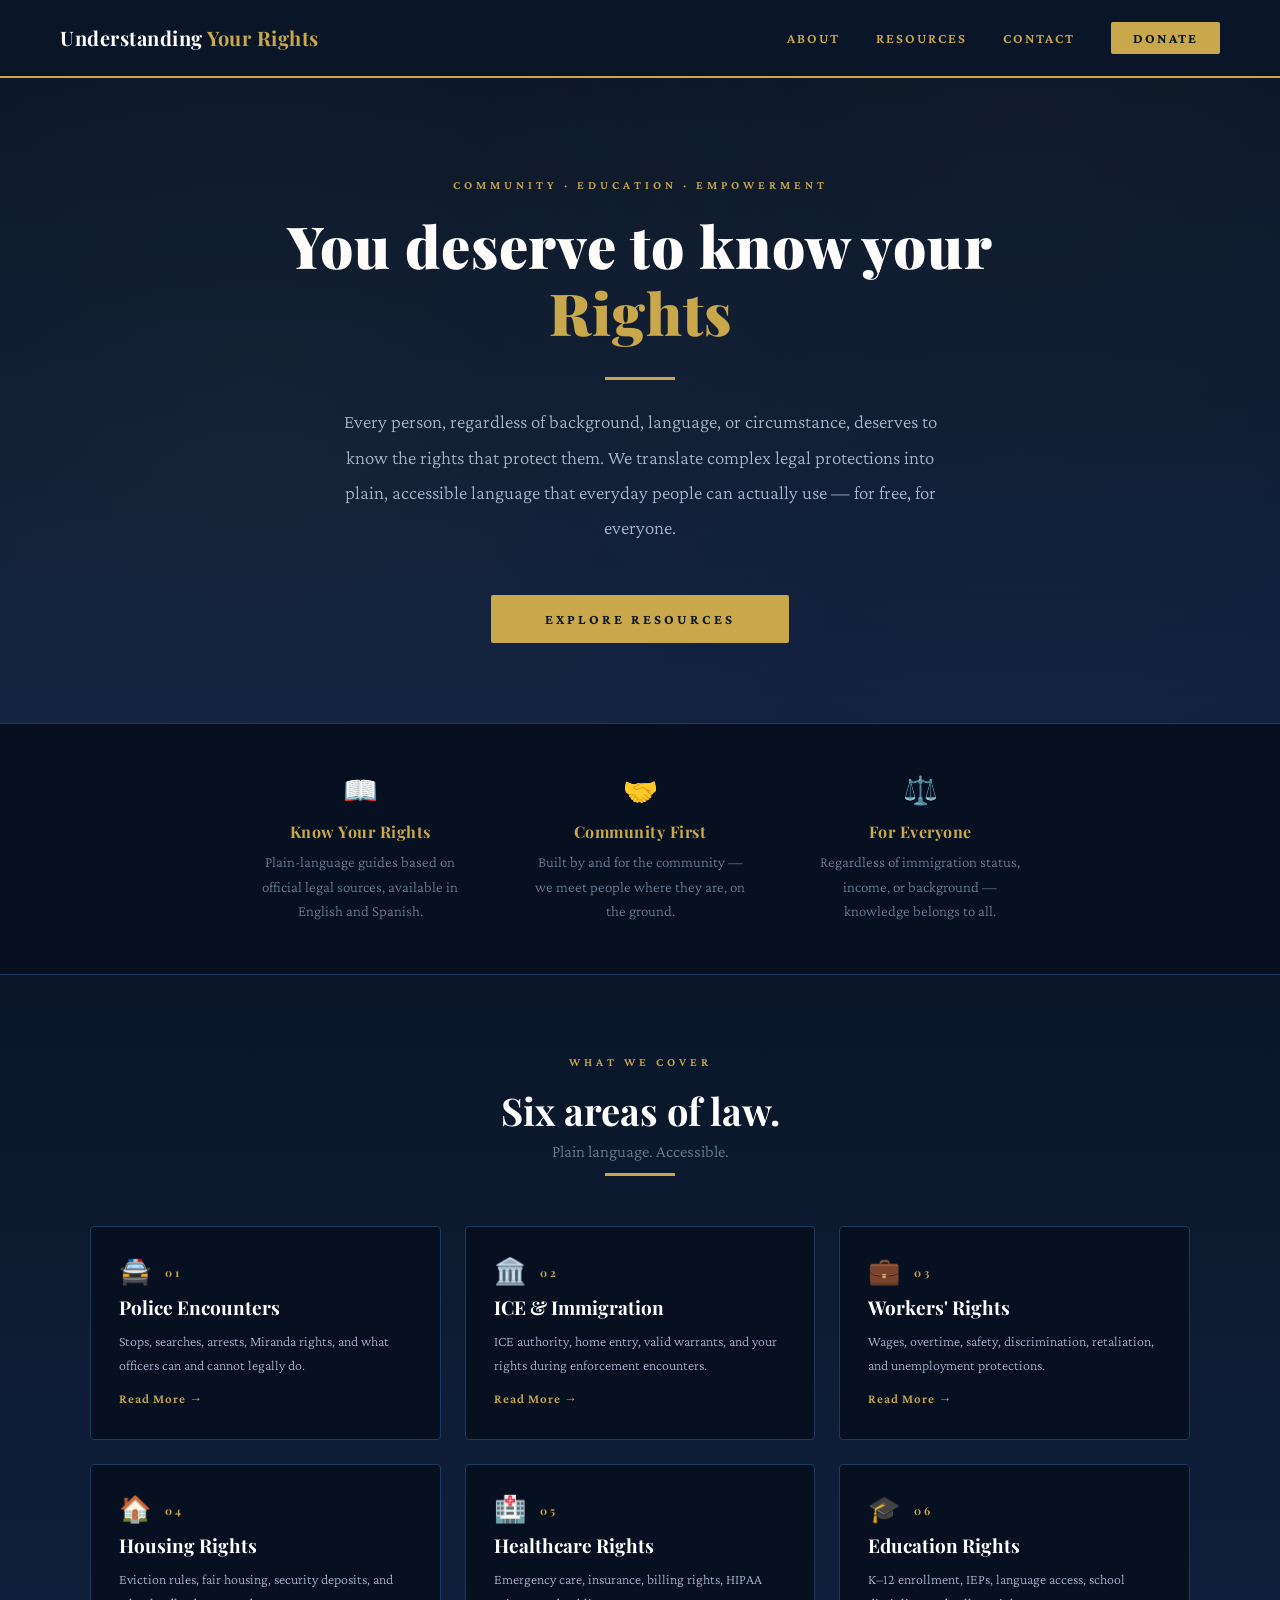
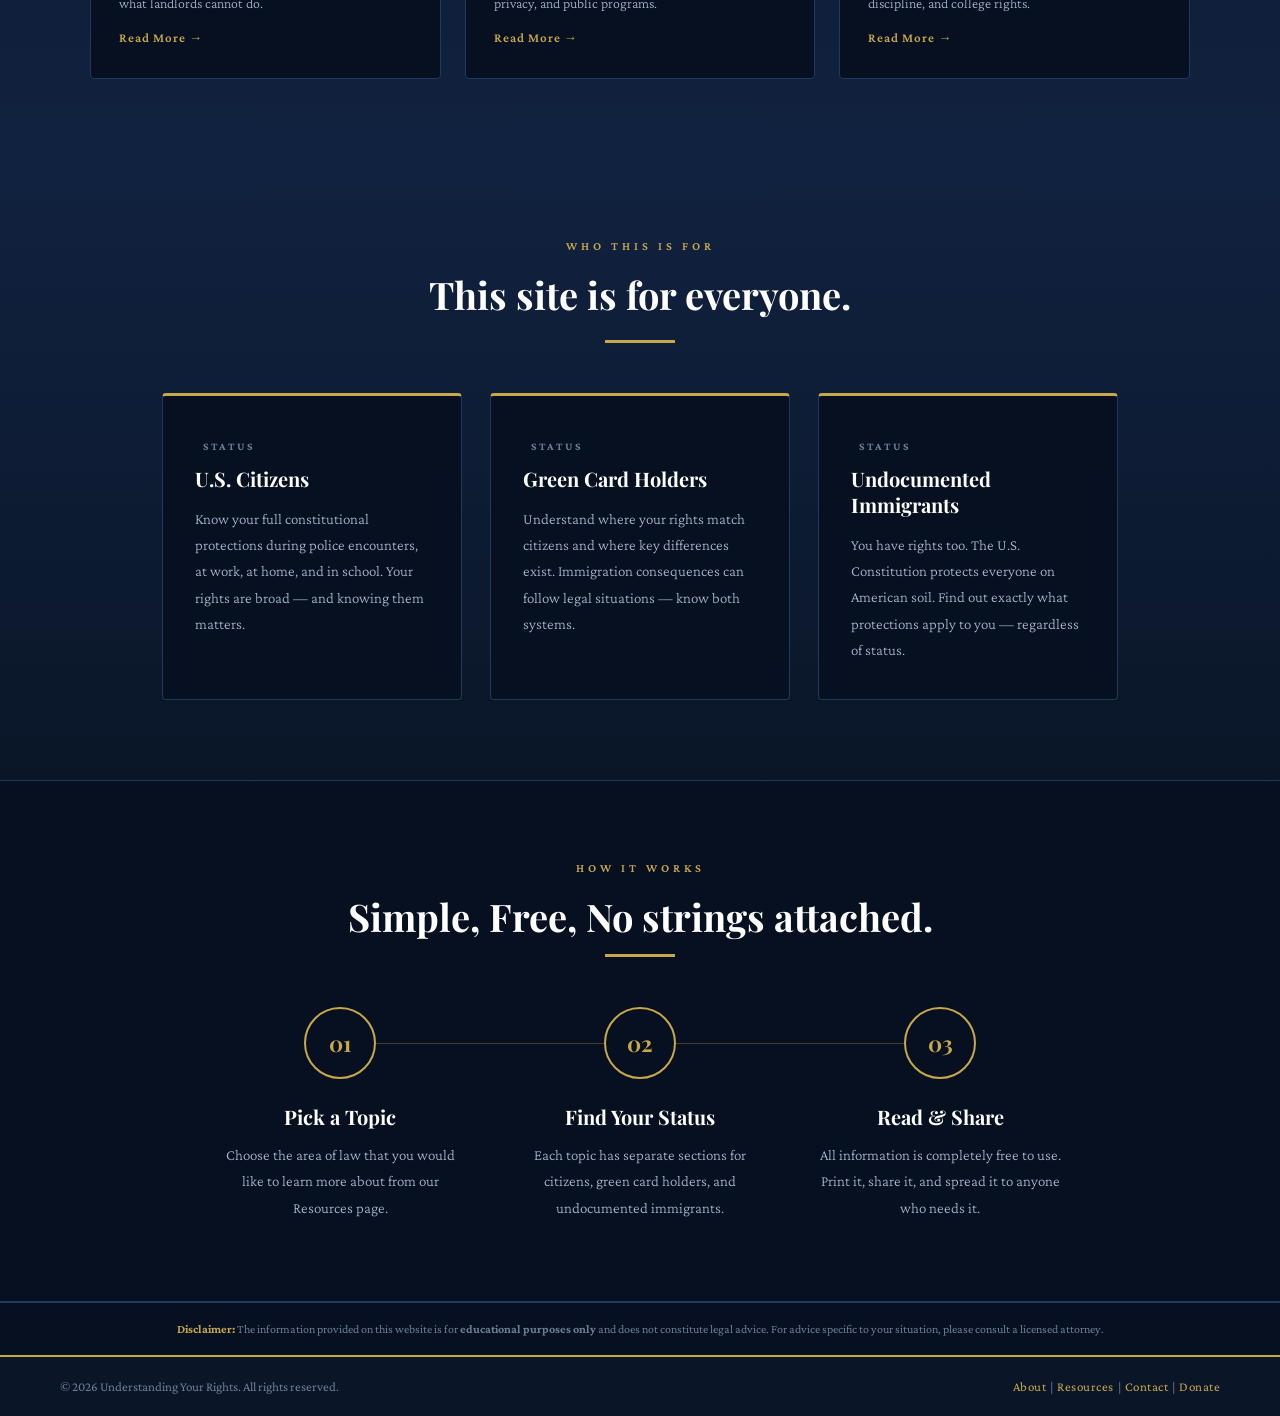
==== index.html @ 546a9e31 "Update index.html" ====
<!DOCTYPE html>
<html lang="en">
<head>
  <meta charset="UTF-8" />
  <meta name="viewport" content="width=device-width, initial-scale=1.0"/>
  <title>Understanding Your Rights</title>
  <link href="https://fonts.googleapis.com/css2?family=Playfair+Display:wght@400;700;900&family=Crimson+Pro:wght@300;400;600&display=swap" rel="stylesheet"/>
  <style>
    :root {
      --navy: #0a1628;
      --navy-mid: #112240;
      --navy-dark: #071020;
      --gold: #c9a84c;
      --gold-light: #e0bf74;
      --white: #ffffff;
      --muted: #a8b8d0;
      --dim: #6b7f96;
      --border: #1e3a5f;
    }

    * { margin: 0; padding: 0; box-sizing: border-box; }

    body {
      font-family: 'Crimson Pro', Georgia, serif;
      background-color: var(--navy);
      color: var(--white);
      min-height: 100vh;
      display: flex;
      flex-direction: column;
      overflow-x: hidden;
    }

    /* ── HEADER ── */
    header {
      display: flex;
      justify-content: space-between;
      align-items: center;
      padding: 22px 60px;
      background-color: var(--navy);
      border-bottom: 2px solid var(--gold);
      position: sticky;
      top: 0;
      z-index: 100;
    }

    .logo {
      font-family: 'Playfair Display', serif;
      font-size: 20px;
      font-weight: 700;
      letter-spacing: 0.5px;
      color: var(--white);
      line-height: 1.3;
    }
    .logo span { color: var(--gold); }

    nav {
      display: flex;
      gap: 36px;
      align-items: center;
    }
    nav a {
      color: var(--gold);
      text-decoration: none;
      font-family: 'Crimson Pro', serif;
      font-size: 14px;
      letter-spacing: 2px;
      text-transform: uppercase;
      font-weight: 600;
      transition: color 0.2s;
    }
    nav a:hover { color: var(--white); }

    nav a.donate-btn {
      background-color: var(--gold);
      color: var(--navy);
      padding: 8px 22px;
      border-radius: 2px;
      font-weight: 700;
      transition: background-color 0.2s, color 0.2s;
    }
    nav a.donate-btn:hover {
      background-color: var(--white);
      color: var(--navy);
    }

    /* ── HERO ── */
    .hero {
      flex: 1;
      display: flex;
      flex-direction: column;
      justify-content: center;
      align-items: center;
      text-align: center;
      padding: 100px 40px 80px;
      background: linear-gradient(to bottom, var(--navy) 0%, var(--navy-mid) 100%);
      position: relative;
    }

    .hero::before {
      content: '';
      position: absolute;
      inset: 0;
      background-image: radial-gradient(circle at 20% 50%, rgba(201,168,76,0.04) 0%, transparent 60%),
                        radial-gradient(circle at 80% 20%, rgba(201,168,76,0.03) 0%, transparent 50%);
      pointer-events: none;
    }

    .hero-eyebrow {
      font-size: 12px;
      letter-spacing: 4px;
      text-transform: uppercase;
      color: var(--gold);
      font-weight: 600;
      margin-bottom: 20px;
      font-family: 'Crimson Pro', serif;
    }

    .hero h1 {
      font-family: 'Playfair Display', serif;
      font-size: 58px;
      font-weight: 900;
      color: var(--white);
      line-height: 1.15;
      letter-spacing: 1px;
      max-width: 760px;
      margin-bottom: 8px;
    }
    .hero h1 span { color: var(--gold); }

    .gold-line {
      width: 70px;
      height: 3px;
      background-color: var(--gold);
      margin: 24px auto;
    }

    .hero p {
      font-size: 19px;
      color: var(--muted);
      max-width: 620px;
      line-height: 1.85;
      margin-bottom: 50px;
      font-weight: 300;
    }

    .hero-cta {
      display: inline-block;
      background-color: var(--gold);
      color: var(--navy);
      padding: 16px 54px;
      text-decoration: none;
      font-family: 'Crimson Pro', serif;
      font-size: 14px;
      font-weight: 700;
      letter-spacing: 3px;
      text-transform: uppercase;
      border-radius: 2px;
      transition: background-color 0.25s;
    }
    .hero-cta:hover { background-color: var(--white); }

    /* ── MISSION STRIP ── */
    .mission-strip {
      background-color: var(--navy-dark);
      border-top: 1px solid var(--border);
      border-bottom: 1px solid var(--border);
      padding: 50px 60px;
      display: flex;
      justify-content: center;
      gap: 60px;
      flex-wrap: wrap;
    }

    .mission-item {
      text-align: center;
      max-width: 220px;
    }

    .mission-item .icon {
      font-size: 28px;
      margin-bottom: 14px;
      display: block;
    }

    .mission-item h3 {
      font-family: 'Playfair Display', serif;
      font-size: 16px;
      color: var(--gold);
      margin-bottom: 8px;
      letter-spacing: 0.5px;
    }

    .mission-item p {
      font-size: 15px;
      color: var(--dim);
      line-height: 1.65;
      font-weight: 300;
    }

    /* ── WHAT WE COVER ── */
    .cover {
      background: linear-gradient(to bottom, var(--navy), var(--navy-mid));
      padding: 80px 60px;
      text-align: center;
    }

    .cover-eyebrow {
      font-size: 12px;
      letter-spacing: 4px;
      text-transform: uppercase;
      color: var(--gold);
      font-weight: 600;
      margin-bottom: 16px;
      font-family: 'Crimson Pro', serif;
    }

    .cover h2 {
      font-family: 'Playfair Display', serif;
      font-size: 38px;
      font-weight: 700;
      color: var(--white);
      margin-bottom: 6px;
    }

    .cover-sub {
      font-size: 17px;
      color: var(--dim);
      margin-bottom: 12px;
      font-weight: 300;
    }

    .cover > .gold-line { margin: 0 auto 50px; }

    .cover-grid {
      display: grid;
      grid-template-columns: repeat(3, 1fr);
      gap: 24px;
      max-width: 1100px;
      margin: 0 auto;
    }

    .cover-card {
      background-color: var(--navy-dark);
      border: 1px solid var(--border);
      border-radius: 4px;
      padding: 32px 28px;
      text-align: left;
      text-decoration: none;
      display: flex;
      flex-direction: column;
      gap: 10px;
      transition: border-color 0.2s, transform 0.2s;
      position: relative;
      overflow: hidden;
    }

    .cover-card::before {
      content: '';
      position: absolute;
      top: 0; left: 0; right: 0;
      height: 3px;
      background-color: var(--gold);
      transform: scaleX(0);
      transform-origin: left;
      transition: transform 0.3s ease;
    }

    .cover-card:hover::before { transform: scaleX(1); }

    .cover-card:hover {
      border-color: var(--gold);
      transform: translateY(-4px);
    }

    .cover-card-top {
      display: flex;
      align-items: center;
      gap: 14px;
    }

    .cover-card-emoji {
      font-size: 26px;
      line-height: 1;
      flex-shrink: 0;
    }

    .cover-card-num {
      font-family: 'Playfair Display', serif;
      font-size: 11px;
      letter-spacing: 3px;
      color: var(--gold);
      font-weight: 700;
    }

    .cover-card h3 {
      font-family: 'Playfair Display', serif;
      font-size: 19px;
      color: var(--white);
      line-height: 1.3;
    }

    .cover-card p {
      font-size: 14px;
      color: var(--muted);
      line-height: 1.7;
      font-weight: 300;
      flex: 1;
    }

    .cover-card-link {
      font-size: 13px;
      color: var(--gold);
      font-weight: 600;
      letter-spacing: 1px;
      font-family: 'Crimson Pro', serif;
      margin-top: 4px;
      transition: color 0.2s;
    }

    .cover-card:hover .cover-card-link { color: var(--gold-light); }

    /* ── WHO THIS IS FOR ── */
    .audience {
      background: linear-gradient(to bottom, var(--navy-mid), var(--navy));
      padding: 80px 60px;
      text-align: center;
    }

    .audience-eyebrow {
      font-size: 12px;
      letter-spacing: 4px;
      text-transform: uppercase;
      color: var(--gold);
      font-weight: 600;
      margin-bottom: 16px;
      font-family: 'Crimson Pro', serif;
    }

    .audience h2 {
      font-family: 'Playfair Display', serif;
      font-size: 38px;
      font-weight: 700;
      color: var(--white);
      margin-bottom: 12px;
    }

    .audience > .gold-line { margin: 20px auto 50px; }

    .audience-cards {
      display: flex;
      justify-content: center;
      gap: 28px;
      flex-wrap: wrap;
      max-width: 1100px;
      margin: 0 auto;
    }

    .audience-card {
      background-color: var(--navy-dark);
      border: 1px solid var(--border);
      border-top: 3px solid var(--gold);
      border-radius: 4px;
      padding: 36px 32px;
      max-width: 300px;
      flex: 1 1 260px;
      text-align: left;
      transition: border-color 0.2s, transform 0.2s;
    }
    .audience-card:hover {
      border-top-color: var(--gold-light);
      transform: translateY(-4px);
    }

    .audience-card .status-badge {
      display: inline-flex;
      align-items: center;
      gap: 8px;
      font-size: 11px;
      letter-spacing: 2px;
      text-transform: uppercase;
      font-weight: 700;
      font-family: 'Crimson Pro', serif;
      color: var(--dim);
      margin-bottom: 14px;
    }

    .audience-card .card-flag {
      font-size: 22px;
      line-height: 1;
    }

    .audience-card h3 {
      font-family: 'Playfair Display', serif;
      font-size: 20px;
      color: var(--white);
      margin-bottom: 14px;
      line-height: 1.3;
    }

    .audience-card p {
      font-size: 15px;
      color: var(--muted);
      line-height: 1.75;
      font-weight: 300;
    }

    /* ── HOW IT WORKS ── */
    .how {
      background-color: var(--navy-dark);
      border-top: 1px solid var(--border);
      border-bottom: 1px solid var(--border);
      padding: 80px 60px;
      text-align: center;
    }

    .how-eyebrow {
      font-size: 12px;
      letter-spacing: 4px;
      text-transform: uppercase;
      color: var(--gold);
      font-weight: 600;
      margin-bottom: 16px;
      font-family: 'Crimson Pro', serif;
    }

    .how h2 {
      font-family: 'Playfair Display', serif;
      font-size: 38px;
      font-weight: 700;
      color: var(--white);
      margin-bottom: 6px;
    }

    .how-sub {
      font-size: 17px;
      color: var(--dim);
      margin-bottom: 12px;
      font-weight: 300;
    }

    .how > .gold-line { margin: 0 auto 50px; }

    .how-steps {
      display: flex;
      justify-content: center;
      gap: 0;
      max-width: 960px;
      margin: 0 auto;
      flex-wrap: wrap;
      position: relative;
    }

    /* connector line between steps on desktop */
    .how-steps::before {
      content: '';
      position: absolute;
      top: 36px;
      left: calc(16.66% + 14px);
      right: calc(16.66% + 14px);
      height: 1px;
      background: linear-gradient(to right, var(--gold), var(--gold));
      opacity: 0.3;
      pointer-events: none;
    }

    .how-step {
      flex: 1 1 260px;
      max-width: 300px;
      padding: 0 28px;
      text-align: center;
      position: relative;
    }

    .how-step-num {
      width: 72px;
      height: 72px;
      border: 2px solid var(--gold);
      border-radius: 50%;
      display: flex;
      align-items: center;
      justify-content: center;
      margin: 0 auto 24px;
      font-family: 'Playfair Display', serif;
      font-size: 22px;
      font-weight: 700;
      color: var(--gold);
      background-color: var(--navy-dark);
      position: relative;
      z-index: 1;
    }

    .how-step h3 {
      font-family: 'Playfair Display', serif;
      font-size: 20px;
      color: var(--white);
      margin-bottom: 12px;
    }

    .how-step p {
      font-size: 15px;
      color: var(--muted);
      line-height: 1.75;
      font-weight: 300;
    }

    /* ── DISCLAIMER ── */
    .disclaimer {
      background-color: var(--navy-dark);
      border-top: 1px solid var(--border);
      padding: 16px 60px;
      text-align: center;
      font-size: 12px;
      color: var(--dim);
      line-height: 1.7;
      font-family: 'Crimson Pro', serif;
    }
    .disclaimer span {
      color: var(--gold);
      font-weight: 700;
    }

    /* ── FOOTER ── */
    footer {
      background-color: var(--navy);
      border-top: 2px solid var(--gold);
      padding: 22px 60px;
      display: flex;
      justify-content: space-between;
      align-items: center;
      font-size: 13px;
      color: var(--dim);
      flex-wrap: wrap;
      gap: 12px;
      font-family: 'Crimson Pro', serif;
    }
    footer a {
      color: var(--gold);
      text-decoration: none;
      letter-spacing: 0.5px;
      transition: color 0.2s;
    }
    footer a:hover { color: var(--white); }

    /* ── RESPONSIVE ── */
    @media (max-width: 900px) {
      .cover-grid { grid-template-columns: repeat(2, 1fr); }
      .how-steps::before { display: none; }
    }

    @media (max-width: 700px) {
      header { padding: 18px 24px; flex-direction: column; gap: 14px; }
      .hero h1 { font-size: 36px; }
      .hero { padding: 70px 24px 50px; }
      .mission-strip { padding: 40px 24px; gap: 36px; }
      .cover { padding: 60px 24px; }
      .cover h2 { font-size: 28px; }
      .cover-grid { grid-template-columns: 1fr; }
      .audience { padding: 60px 24px; }
      .audience h2 { font-size: 28px; }
      .audience-card { max-width: 100%; }
      .how { padding: 60px 24px; }
      .how h2 { font-size: 28px; }
      .how-step { padding: 0 16px 40px; }
      footer { padding: 18px 24px; flex-direction: column; text-align: center; }
      .disclaimer { padding: 14px 24px; }
    }
  </style>
</head>
<body>

  <!-- Header -->
  <header>
    <div class="logo">Understanding <span>Your Rights</span></div>
    <nav>
      <a href="about.html">About</a>
      <a href="resources.html">Resources</a>
      <a href="contact.html">Contact</a>
      <a href="How-tos.html>How to's</a>
      <a href="donate.html" class="donate-btn">Donate</a>
    </nav>
  </header>

  <!-- Hero -->
  <section class="hero">
    <div class="hero-eyebrow">Community · Education · Empowerment</div>
    <h1>You deserve to know your <span>Rights</span></h1>
    <div class="gold-line"></div>
    <p>
      Every person, regardless of background, language, or circumstance,
      deserves to know the rights that protect them. We translate complex
      legal protections into plain, accessible language that everyday people
      can actually use — for free, for everyone.
    </p>
    <a href="resources.html" class="hero-cta">Explore Resources</a>
  </section>

  <!-- Mission Strip -->
  <section class="mission-strip">
    <div class="mission-item">
      <span class="icon">📖</span>
      <h3>Know Your Rights</h3>
      <p>Plain-language guides based on official legal sources, available in English and Spanish.</p>
    </div>
    <div class="mission-item">
      <span class="icon">🤝</span>
      <h3>Community First</h3>
      <p>Built by and for the community — we meet people where they are, on the ground.</p>
    </div>
    <div class="mission-item">
      <span class="icon">⚖️</span>
      <h3>For Everyone</h3>
      <p>Regardless of immigration status, income, or background — knowledge belongs to all.</p>
    </div>
  </section>

  <!-- What We Cover -->
  <section class="cover">
    <div class="cover-eyebrow">What We Cover</div>
    <h2>Six areas of law.</h2>
    <p class="cover-sub">Plain language. Accessible.</p>
    <div class="gold-line"></div>

    <div class="cover-grid">

      <a href="resources.html" class="cover-card">
        <div class="cover-card-top">
          <span class="cover-card-emoji">🚔</span>
          <span class="cover-card-num">01</span>
        </div>
        <h3>Police Encounters</h3>
        <p>Stops, searches, arrests, Miranda rights, and what officers can and cannot legally do.</p>
        <span class="cover-card-link">Read More →</span>
      </a>

      <a href="resources.html" class="cover-card">
        <div class="cover-card-top">
          <span class="cover-card-emoji">🏛️</span>
          <span class="cover-card-num">02</span>
        </div>
        <h3>ICE & Immigration</h3>
        <p>ICE authority, home entry, valid warrants, and your rights during enforcement encounters.</p>
        <span class="cover-card-link">Read More →</span>
      </a>

      <a href="resources.html" class="cover-card">
        <div class="cover-card-top">
          <span class="cover-card-emoji">💼</span>
          <span class="cover-card-num">03</span>
        </div>
        <h3>Workers' Rights</h3>
        <p>Wages, overtime, safety, discrimination, retaliation, and unemployment protections.</p>
        <span class="cover-card-link">Read More →</span>
      </a>

      <a href="resources.html" class="cover-card">
        <div class="cover-card-top">
          <span class="cover-card-emoji">🏠</span>
          <span class="cover-card-num">04</span>
        </div>
        <h3>Housing Rights</h3>
        <p>Eviction rules, fair housing, security deposits, and what landlords cannot do.</p>
        <span class="cover-card-link">Read More →</span>
      </a>

      <a href="resources.html" class="cover-card">
        <div class="cover-card-top">
          <span class="cover-card-emoji">🏥</span>
          <span class="cover-card-num">05</span>
        </div>
        <h3>Healthcare Rights</h3>
        <p>Emergency care, insurance, billing rights, HIPAA privacy, and public programs.</p>
        <span class="cover-card-link">Read More →</span>
      </a>

      <a href="resources.html" class="cover-card">
        <div class="cover-card-top">
          <span class="cover-card-emoji">🎓</span>
          <span class="cover-card-num">06</span>
        </div>
        <h3>Education Rights</h3>
        <p>K–12 enrollment, IEPs, language access, school discipline, and college rights.</p>
        <span class="cover-card-link">Read More →</span>
      </a>

    </div>
  </section>

  <!-- Who This Is For -->
  <section class="audience">
    <div class="audience-eyebrow">Who This Is For</div>
    <h2>This site is for everyone.</h2>
    <div class="gold-line"></div>

    <div class="audience-cards">

      <div class="audience-card">
        <div class="status-badge">
          <span class="card-flag"></span> Status
        </div>
        <h3>U.S. Citizens</h3>
        <p>Know your full constitutional protections during police encounters, at work, at home, and in school. Your rights are broad — and knowing them matters.</p>
      </div>

      <div class="audience-card">
        <div class="status-badge">
          <span class="card-flag"></span> Status
        </div>
        <h3>Green Card Holders</h3>
        <p>Understand where your rights match citizens and where key differences exist. Immigration consequences can follow legal situations — know both systems.</p>
      </div>

      <div class="audience-card">
        <div class="status-badge">
          <span class="card-flag"></span> Status
        </div>
        <h3>Undocumented Immigrants</h3>
        <p>You have rights too. The U.S. Constitution protects everyone on American soil. Find out exactly what protections apply to you — regardless of status.</p>
      </div>

    </div>
  </section>

  <!-- How It Works -->
  <section class="how">
    <div class="how-eyebrow">How It Works</div>
    <h2>Simple, Free, No strings attached.</h2>
    <p class="how-sub"></p>
    <div class="gold-line"></div>

    <div class="how-steps">

      <div class="how-step">
        <div class="how-step-num">01</div>
        <h3>Pick a Topic</h3>
        <p>Choose the area of law that you would like to learn more about from our Resources page.</p>
      </div>

      <div class="how-step">
        <div class="how-step-num">02</div>
        <h3>Find Your Status</h3>
        <p>Each topic has separate sections for citizens, green card holders, and undocumented immigrants.</p>
      </div>

      <div class="how-step">
        <div class="how-step-num">03</div>
        <h3>Read & Share</h3>
        <p>All information is completely free to use. Print it, share it, and spread it to anyone who needs it.</p>
      </div>
    </div>
  </section>

  <!-- Disclaimer -->
  <div class="disclaimer">
    <span>Disclaimer:</span> The information provided on this website is for
    <strong>educational purposes only</strong> and does not constitute legal advice.
    For advice specific to your situation, please consult a licensed attorney.
  </div>

  <!-- Footer -->
  <footer>
    <span>© 2026 Understanding Your Rights. All rights reserved.</span>
    <div>
      <a href="about.html">About</a> &nbsp;|&nbsp;
      <a href="resources.html">Resources</a> &nbsp;|&nbsp;
      <a href="contact.html">Contact</a> &nbsp;|&nbsp;
      <a href="donate.html">Donate</a>
    </div>
  </footer>

</body>
</html>
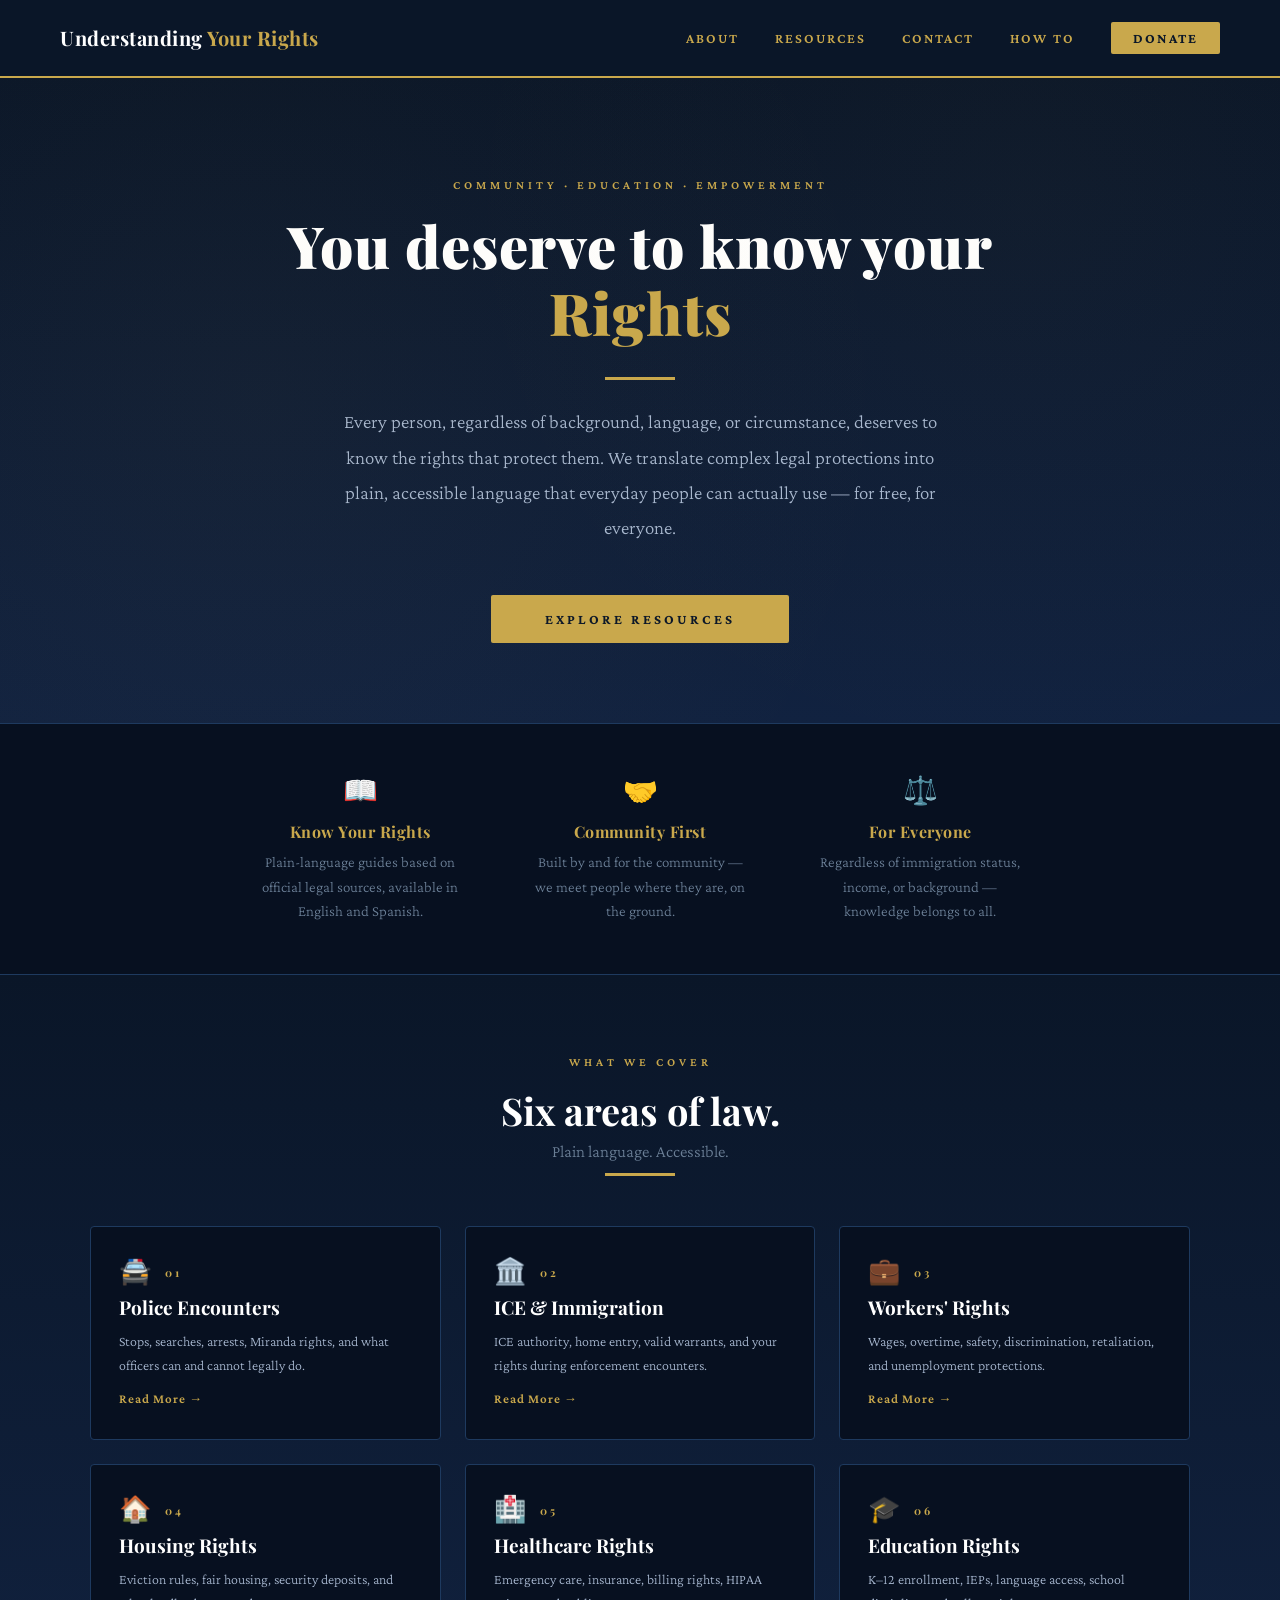
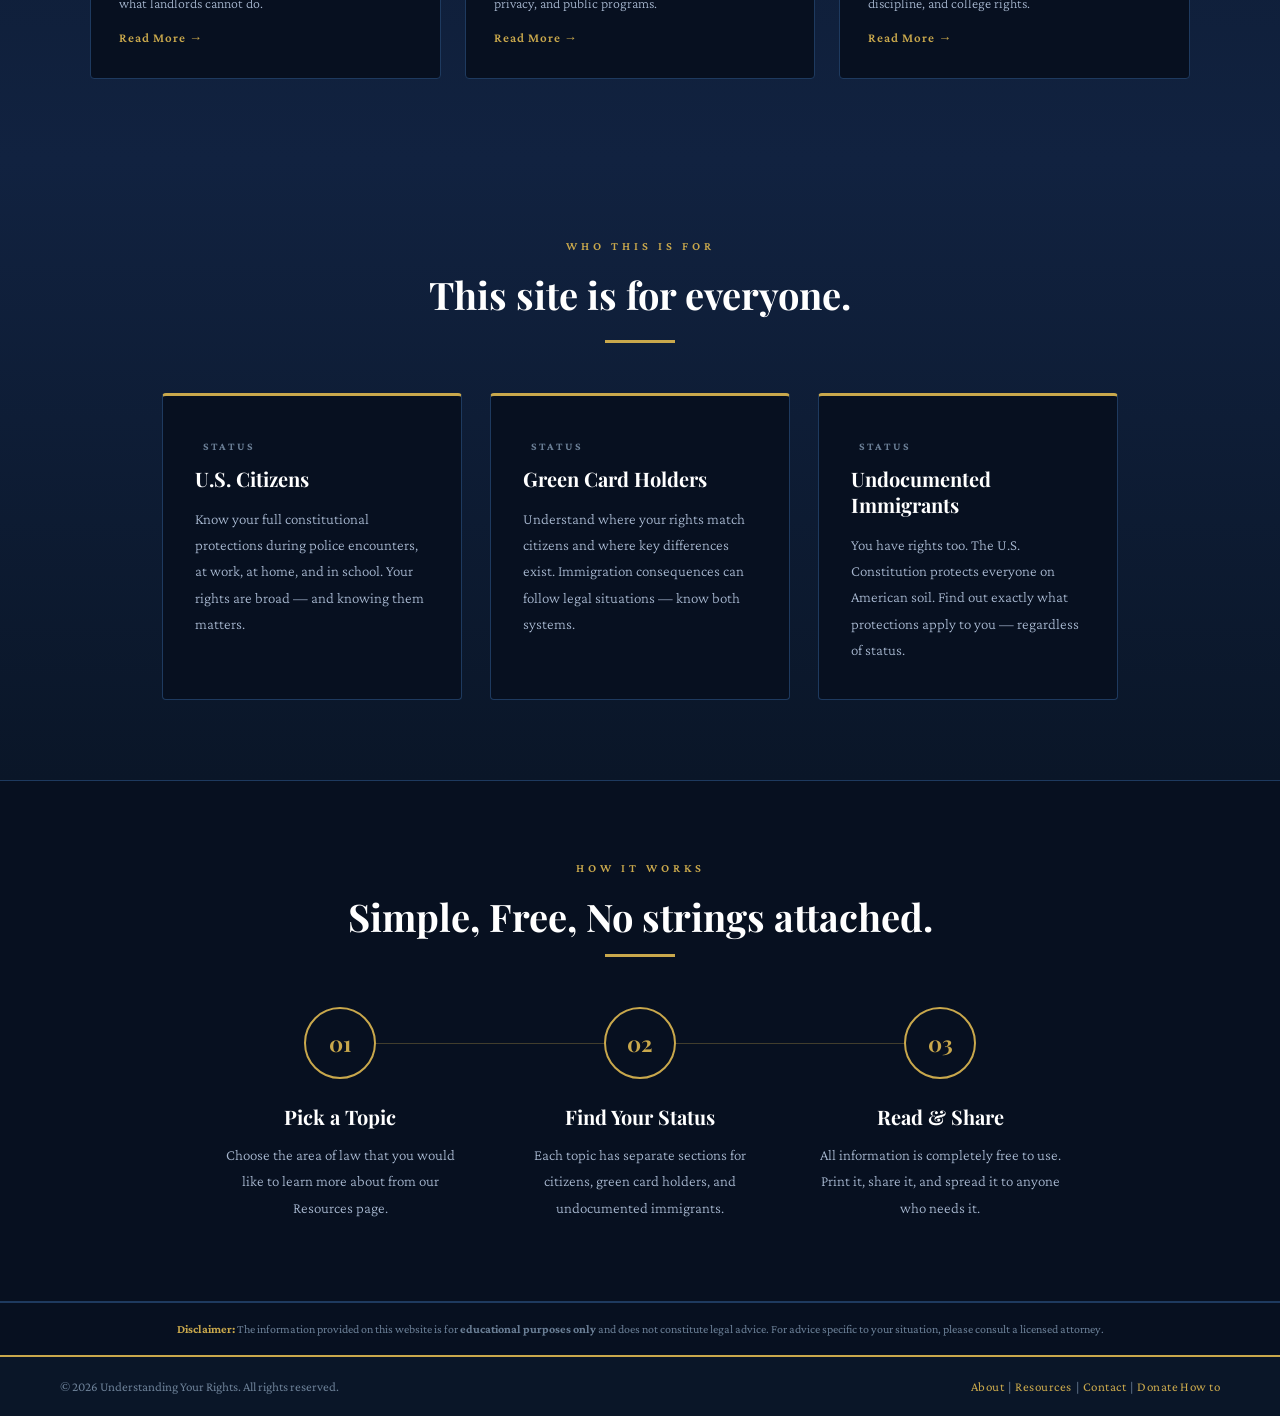
==== commit f29e8ed2: "Update index.html" ====
--- a/index.html
+++ b/index.html
@@ -575,7 +575,7 @@
       <a href="about.html">About</a>
       <a href="resources.html">Resources</a>
       <a href="contact.html">Contact</a>
-      <a href="How-tos.html>How to's</a>
+      <a href="How-tos.html">How to</a>
       <a href="donate.html" class="donate-btn">Donate</a>
     </nav>
   </header>
@@ -764,6 +764,7 @@
       <a href="resources.html">Resources</a> &nbsp;|&nbsp;
       <a href="contact.html">Contact</a> &nbsp;|&nbsp;
       <a href="donate.html">Donate</a>
+      <a href="How-tos.html">How to</a>
     </div>
   </footer>
 
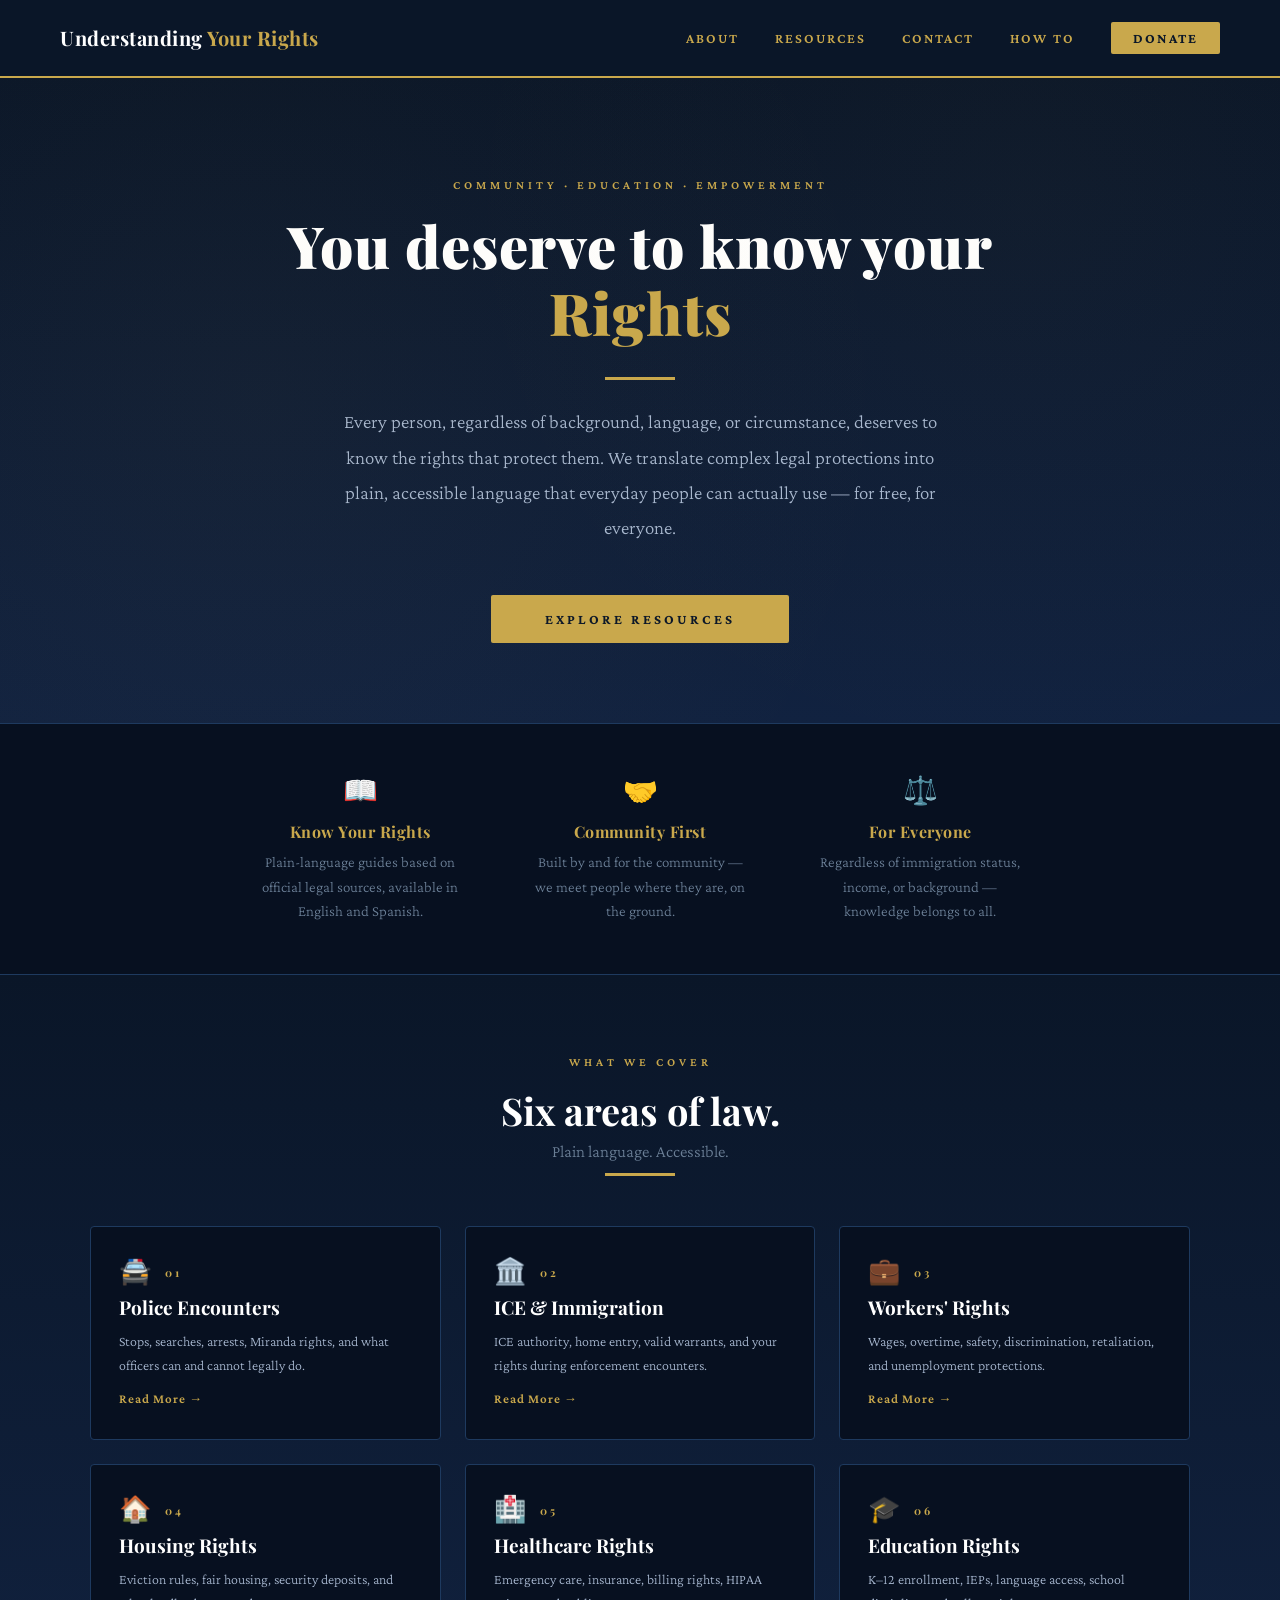
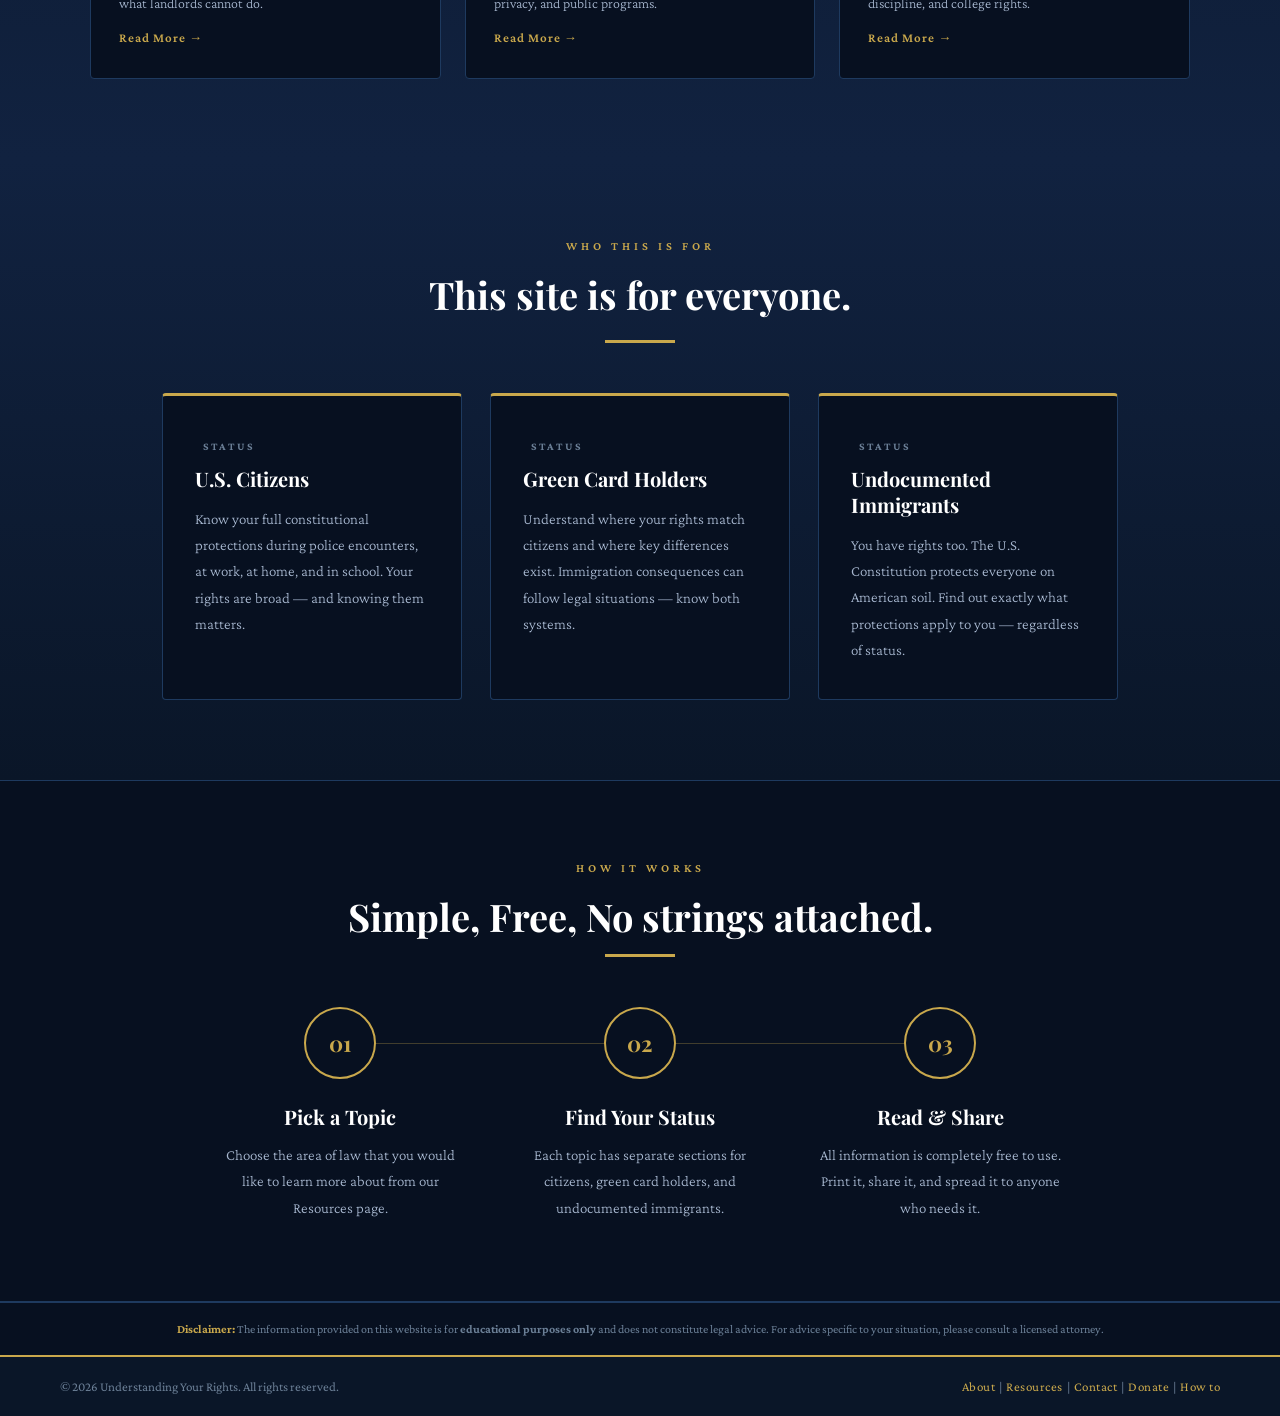
==== commit 255f3747: "Update index.html" ====
--- a/index.html
+++ b/index.html
@@ -763,7 +763,7 @@
       <a href="about.html">About</a> &nbsp;|&nbsp;
       <a href="resources.html">Resources</a> &nbsp;|&nbsp;
       <a href="contact.html">Contact</a> &nbsp;|&nbsp;
-      <a href="donate.html">Donate</a>
+      <a href="donate.html">Donate</a> &nbsp;|&nbsp;
       <a href="How-tos.html">How to</a>
     </div>
   </footer>
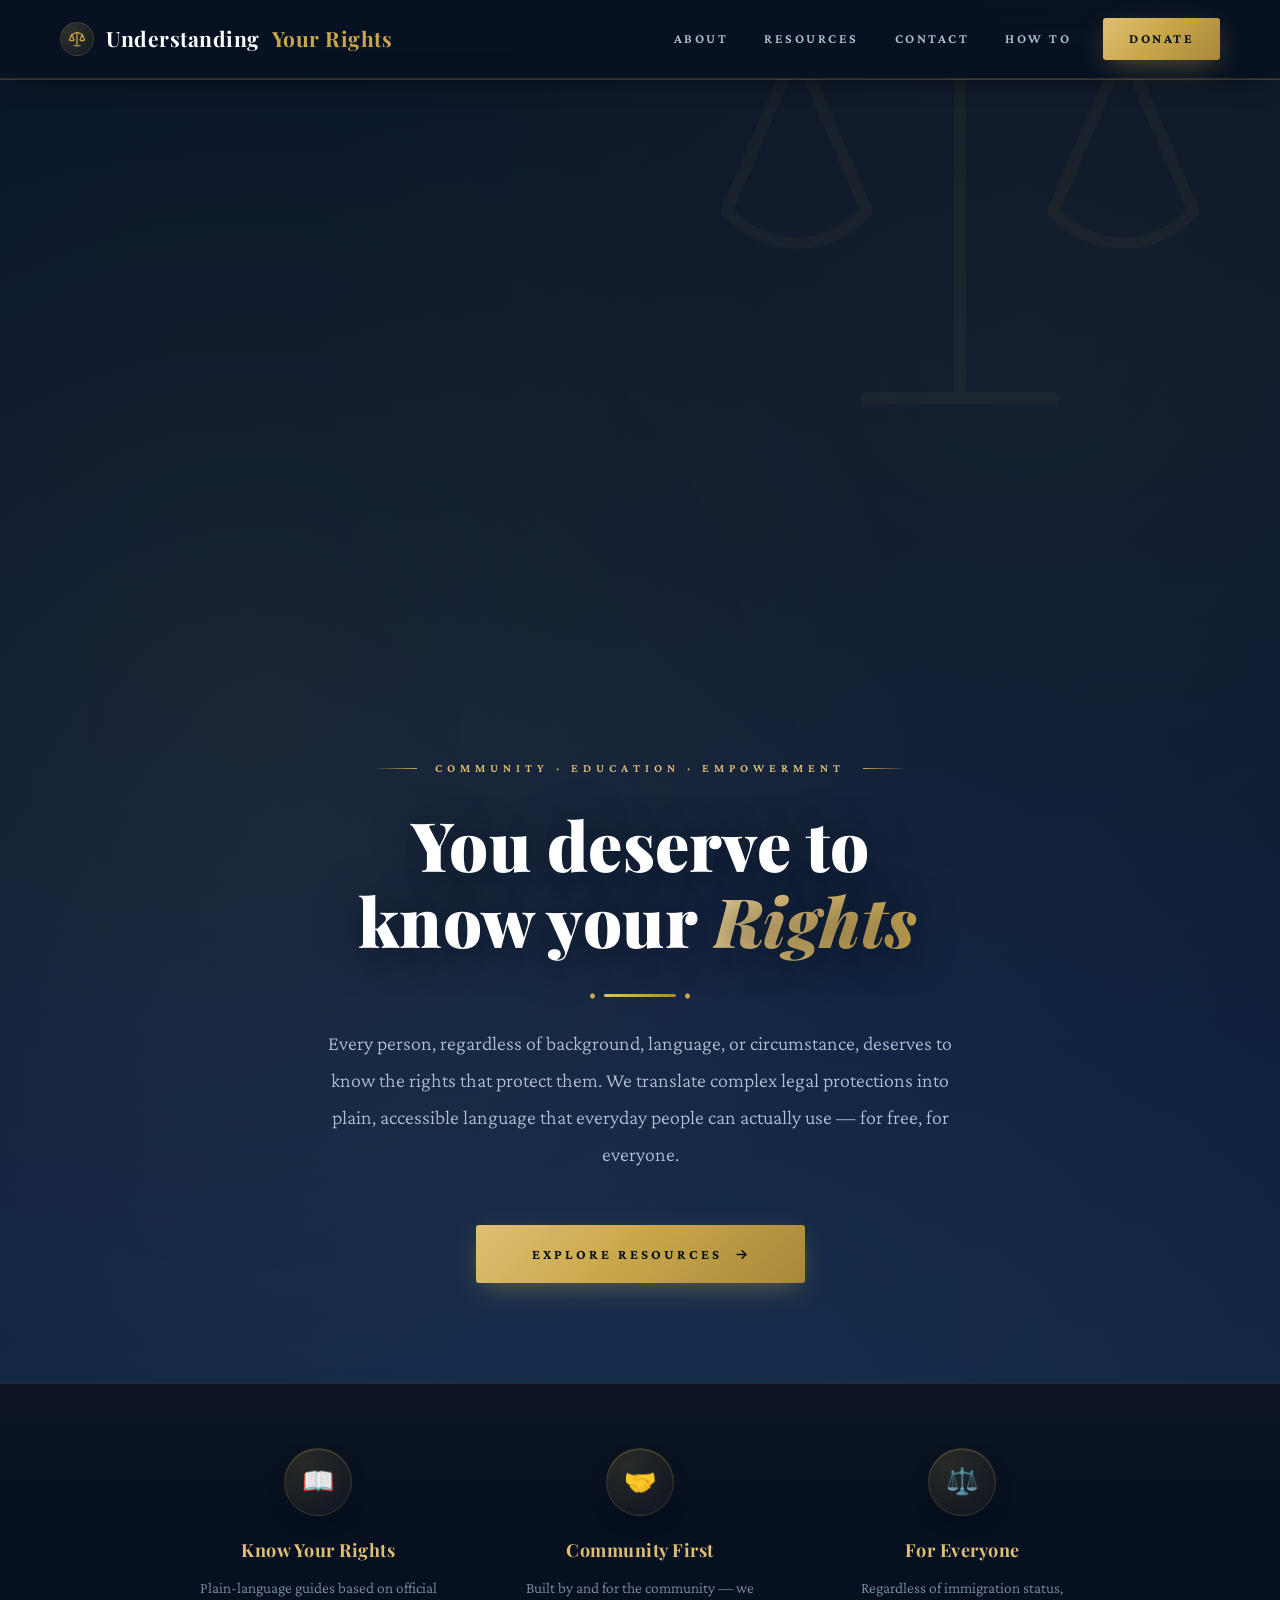
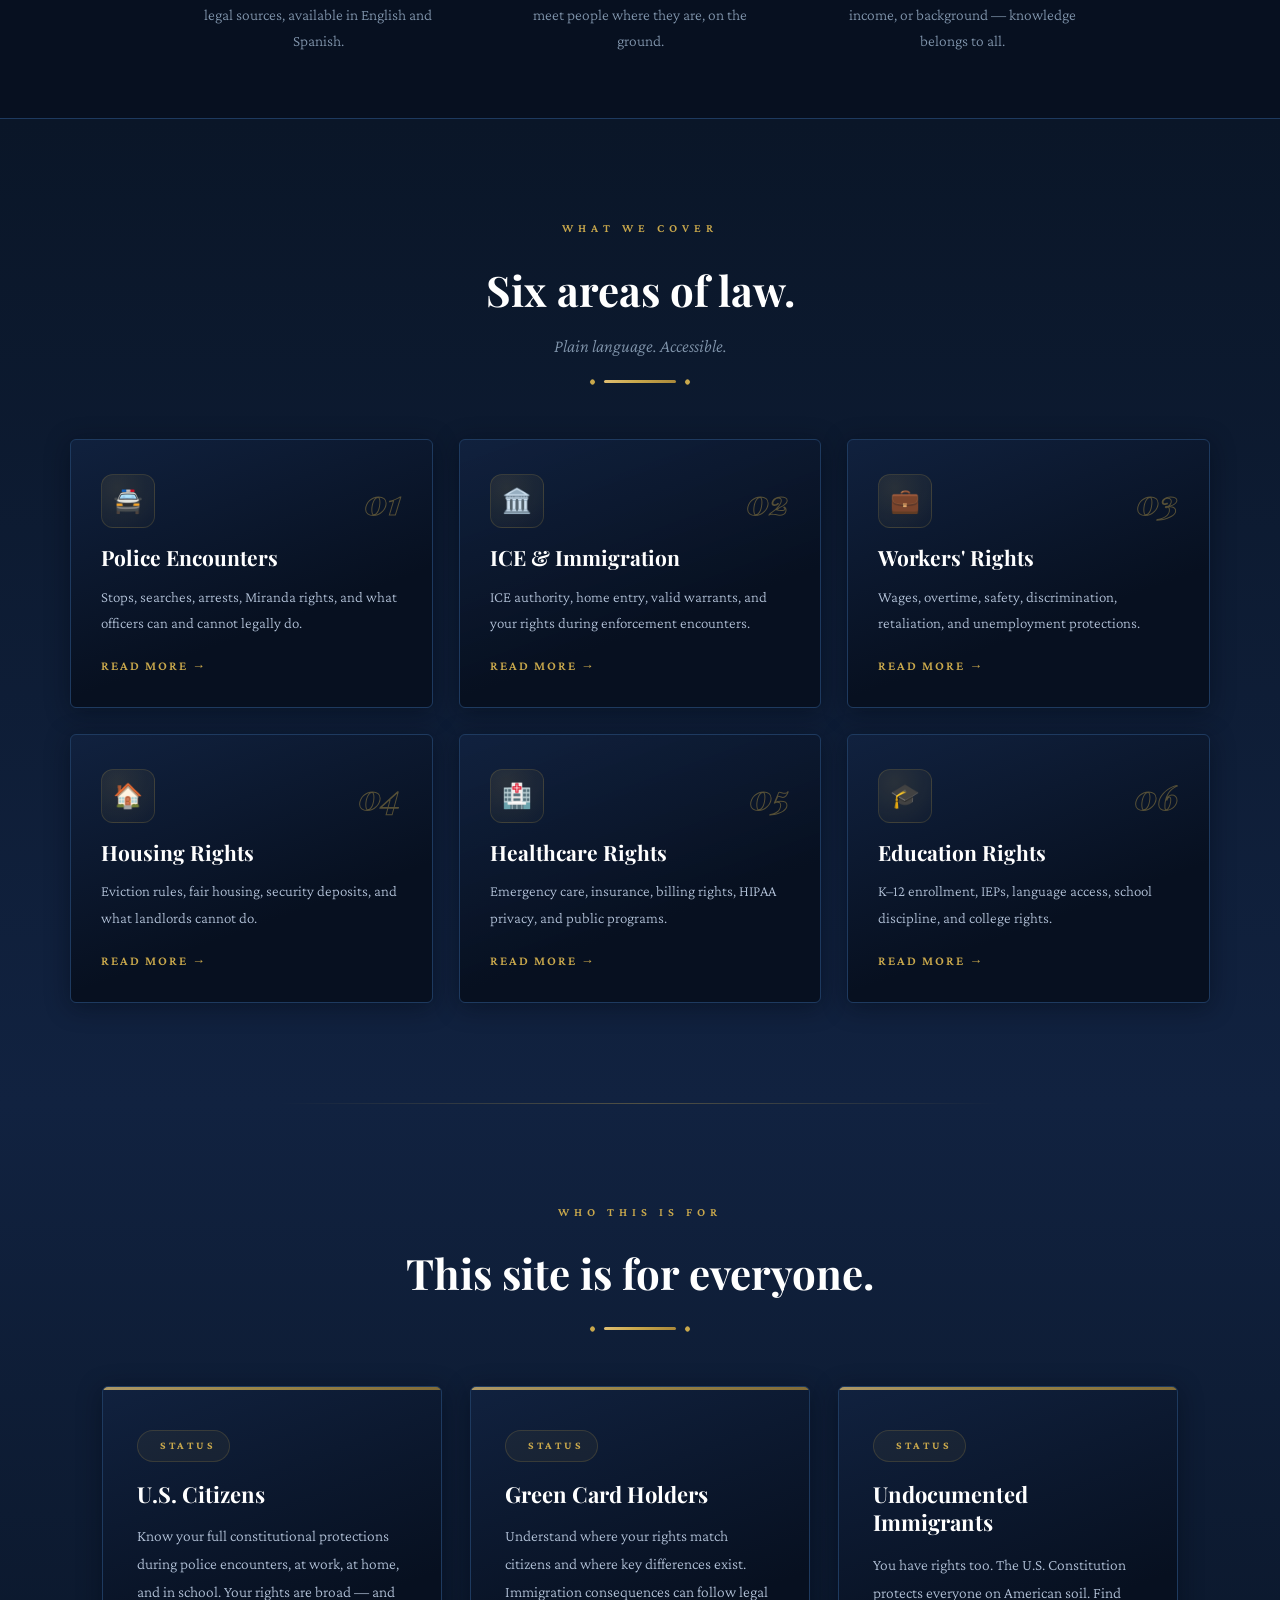
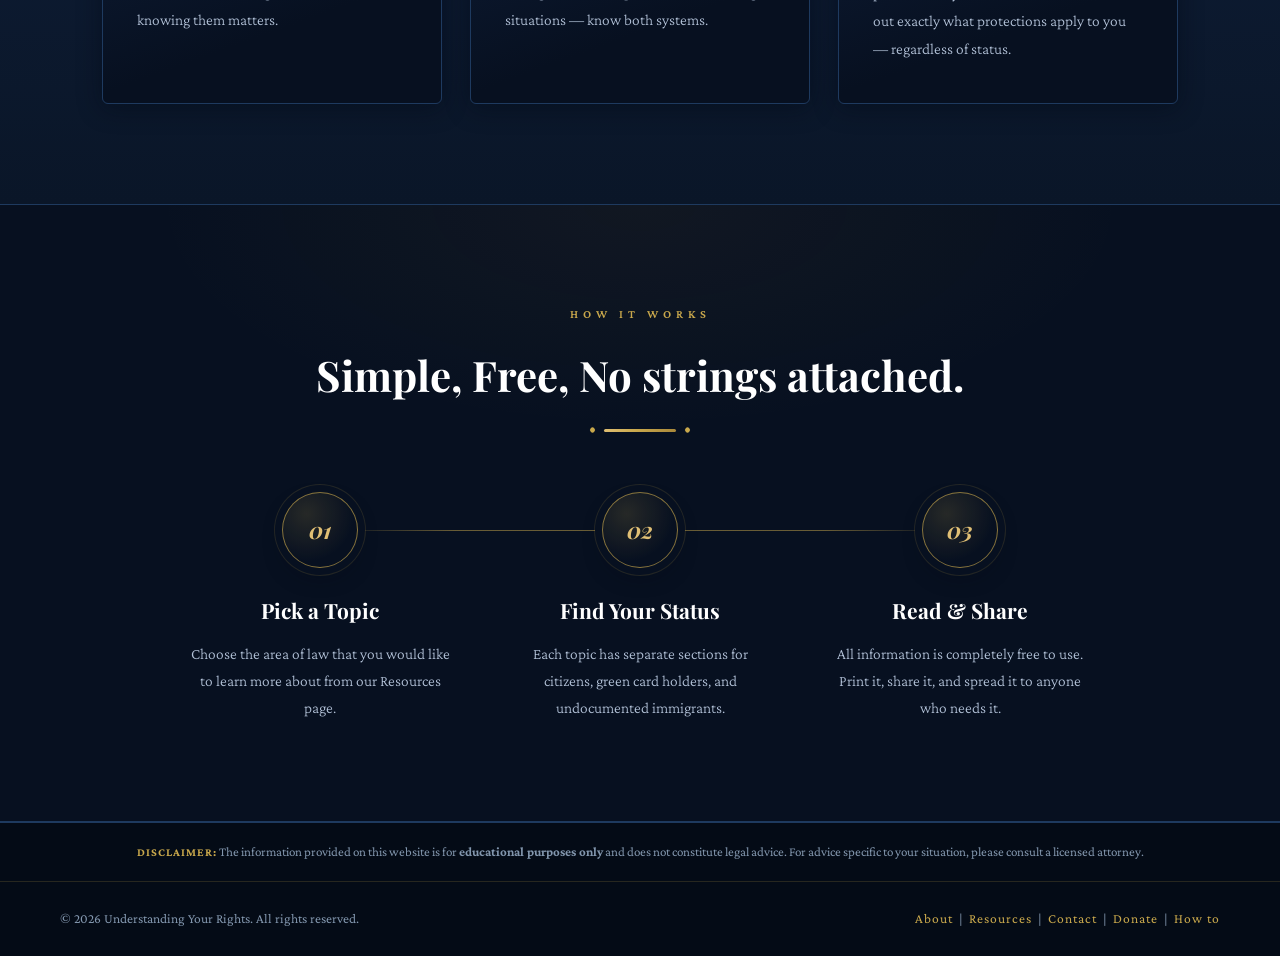
==== commit 92bf7be1: "Update index.html" ====
--- a/index.html
+++ b/index.html
@@ -4,30 +4,61 @@
   <meta charset="UTF-8" />
   <meta name="viewport" content="width=device-width, initial-scale=1.0"/>
   <title>Understanding Your Rights</title>
-  <link href="https://fonts.googleapis.com/css2?family=Playfair+Display:wght@400;700;900&family=Crimson+Pro:wght@300;400;600&display=swap" rel="stylesheet"/>
+  <link rel="preconnect" href="https://fonts.googleapis.com"/>
+  <link rel="preconnect" href="https://fonts.gstatic.com" crossorigin/>
+  <link href="https://fonts.googleapis.com/css2?family=Playfair+Display:ital,wght@0,400;0,700;0,900;1,400;1,700&family=Crimson+Pro:ital,wght@0,300;0,400;0,600;1,300;1,400&display=swap" rel="stylesheet"/>
   <style>
     :root {
       --navy: #0a1628;
       --navy-mid: #112240;
       --navy-dark: #071020;
+      --navy-deep: #040b16;
       --gold: #c9a84c;
       --gold-light: #e0bf74;
+      --gold-pale: #f0d9a0;
       --white: #ffffff;
-      --muted: #a8b8d0;
-      --dim: #6b7f96;
+      --ivory: #f5efe2;
+      --muted: #b3c2d8;
+      --dim: #8296ad;
       --border: #1e3a5f;
+      --border-soft: rgba(201, 168, 76, 0.18);
+      --gold-gradient: linear-gradient(135deg, #e0bf74 0%, #c9a84c 45%, #a8873a 100%);
+      --gold-text-gradient: linear-gradient(120deg, #f0d9a0 0%, #e0bf74 40%, #c9a84c 100%);
+      --shadow-card: 0 4px 24px rgba(2, 8, 20, 0.45);
+      --shadow-card-hover: 0 24px 48px -12px rgba(2, 8, 20, 0.65), 0 0 0 1px rgba(201, 168, 76, 0.25);
+      --shadow-gold: 0 8px 28px -6px rgba(201, 168, 76, 0.45);
+      --ease: cubic-bezier(0.22, 1, 0.36, 1);
     }
 
     * { margin: 0; padding: 0; box-sizing: border-box; }
+
+    html { scroll-behavior: smooth; }
 
     body {
       font-family: 'Crimson Pro', Georgia, serif;
       background-color: var(--navy);
+      background-image:
+        radial-gradient(1100px 600px at 85% -10%, rgba(201, 168, 76, 0.06), transparent 60%),
+        radial-gradient(900px 700px at -10% 30%, rgba(30, 58, 95, 0.35), transparent 60%);
+      background-attachment: fixed;
       color: var(--white);
       min-height: 100vh;
       display: flex;
       flex-direction: column;
       overflow-x: hidden;
+      font-size: 17px;
+      line-height: 1.6;
+      -webkit-font-smoothing: antialiased;
+    }
+
+    ::selection { background: rgba(201, 168, 76, 0.35); color: var(--white); }
+
+    a, button { touch-action: manipulation; }
+
+    :focus-visible {
+      outline: 2px solid var(--gold-light);
+      outline-offset: 3px;
+      border-radius: 2px;
     }
 
     /* ── HEADER ── */
@@ -35,9 +66,13 @@
       display: flex;
       justify-content: space-between;
       align-items: center;
-      padding: 22px 60px;
-      background-color: var(--navy);
-      border-bottom: 2px solid var(--gold);
+      gap: 24px;
+      padding: 18px 60px;
+      background: rgba(7, 16, 32, 0.82);
+      backdrop-filter: blur(14px);
+      -webkit-backdrop-filter: blur(14px);
+      border-bottom: 1px solid var(--border-soft);
+      box-shadow: 0 1px 0 rgba(201, 168, 76, 0.25), 0 12px 30px -18px rgba(0, 0, 0, 0.8);
       position: sticky;
       top: 0;
       z-index: 100;
@@ -45,42 +80,84 @@
 
     .logo {
       font-family: 'Playfair Display', serif;
-      font-size: 20px;
+      font-size: 21px;
       font-weight: 700;
       letter-spacing: 0.5px;
       color: var(--white);
       line-height: 1.3;
+      text-decoration: none;
+      display: inline-flex;
+      align-items: center;
+      gap: 12px;
+      white-space: nowrap;
     }
     .logo span { color: var(--gold); }
 
+    .logo-mark {
+      width: 34px;
+      height: 34px;
+      flex-shrink: 0;
+      display: inline-flex;
+      align-items: center;
+      justify-content: center;
+      border: 1px solid var(--border-soft);
+      border-radius: 50%;
+      background: radial-gradient(circle at 30% 25%, rgba(201, 168, 76, 0.22), rgba(201, 168, 76, 0.05));
+      color: var(--gold-light);
+    }
+    .logo-mark svg { width: 18px; height: 18px; }
+
     nav {
       display: flex;
-      gap: 36px;
-      align-items: center;
+      gap: 8px;
+      align-items: center;
+      flex-wrap: wrap;
+      justify-content: flex-end;
     }
     nav a {
-      color: var(--gold);
+      color: var(--muted);
       text-decoration: none;
       font-family: 'Crimson Pro', serif;
-      font-size: 14px;
-      letter-spacing: 2px;
+      font-size: 13.5px;
+      letter-spacing: 2.5px;
       text-transform: uppercase;
       font-weight: 600;
-      transition: color 0.2s;
-    }
-    nav a:hover { color: var(--white); }
+      padding: 8px 14px;
+      position: relative;
+      transition: color 0.25s var(--ease);
+      cursor: pointer;
+    }
+    nav a::after {
+      content: '';
+      position: absolute;
+      left: 14px;
+      right: 14px;
+      bottom: 4px;
+      height: 1.5px;
+      background: var(--gold-gradient);
+      transform: scaleX(0);
+      transform-origin: left;
+      transition: transform 0.3s var(--ease);
+    }
+    nav a:hover { color: var(--gold-light); }
+    nav a:hover::after { transform: scaleX(1); }
 
     nav a.donate-btn {
-      background-color: var(--gold);
-      color: var(--navy);
-      padding: 8px 22px;
-      border-radius: 2px;
+      background: var(--gold-gradient);
+      color: var(--navy-dark);
+      padding: 10px 26px;
+      margin-left: 10px;
+      border-radius: 3px;
       font-weight: 700;
-      transition: background-color 0.2s, color 0.2s;
-    }
+      box-shadow: var(--shadow-gold);
+      transition: transform 0.25s var(--ease), box-shadow 0.25s var(--ease), filter 0.25s;
+    }
+    nav a.donate-btn::after { display: none; }
     nav a.donate-btn:hover {
-      background-color: var(--white);
-      color: var(--navy);
+      color: var(--navy-dark);
+      transform: translateY(-2px);
+      filter: brightness(1.08);
+      box-shadow: 0 12px 32px -6px rgba(201, 168, 76, 0.55);
     }
 
     /* ── HERO ── */
@@ -91,165 +168,253 @@
       justify-content: center;
       align-items: center;
       text-align: center;
-      padding: 100px 40px 80px;
+      padding: 120px 40px 100px;
       background: linear-gradient(to bottom, var(--navy) 0%, var(--navy-mid) 100%);
       position: relative;
+      overflow: hidden;
     }
 
     .hero::before {
       content: '';
       position: absolute;
       inset: 0;
-      background-image: radial-gradient(circle at 20% 50%, rgba(201,168,76,0.04) 0%, transparent 60%),
-                        radial-gradient(circle at 80% 20%, rgba(201,168,76,0.03) 0%, transparent 50%);
+      background-image: radial-gradient(circle at 20% 50%, rgba(201,168,76,0.07) 0%, transparent 55%),
+                        radial-gradient(circle at 80% 20%, rgba(201,168,76,0.05) 0%, transparent 50%),
+                        radial-gradient(circle at 50% 110%, rgba(30,58,95,0.5) 0%, transparent 60%);
       pointer-events: none;
     }
+
+    .hero-watermark {
+      position: absolute;
+      top: 50%;
+      left: 50%;
+      transform: translate(-50%, -52%);
+      width: min(560px, 90vw);
+      height: auto;
+      color: var(--gold);
+      opacity: 0.045;
+      pointer-events: none;
+    }
+
+    .hero > * { position: relative; }
 
     .hero-eyebrow {
       font-size: 12px;
-      letter-spacing: 4px;
+      letter-spacing: 5px;
       text-transform: uppercase;
-      color: var(--gold);
+      color: var(--gold-light);
       font-weight: 600;
-      margin-bottom: 20px;
+      margin-bottom: 28px;
       font-family: 'Crimson Pro', serif;
+      display: inline-flex;
+      align-items: center;
+      gap: 18px;
+    }
+    .hero-eyebrow::before,
+    .hero-eyebrow::after {
+      content: '';
+      width: 44px;
+      height: 1px;
+      background: linear-gradient(to right, transparent, var(--gold));
+    }
+    .hero-eyebrow::after {
+      background: linear-gradient(to left, transparent, var(--gold));
     }
 
     .hero h1 {
       font-family: 'Playfair Display', serif;
-      font-size: 58px;
+      font-size: clamp(40px, 6.2vw, 68px);
       font-weight: 900;
       color: var(--white);
-      line-height: 1.15;
-      letter-spacing: 1px;
-      max-width: 760px;
+      line-height: 1.12;
+      letter-spacing: 0.5px;
+      max-width: 820px;
       margin-bottom: 8px;
-    }
-    .hero h1 span { color: var(--gold); }
+      text-wrap: balance;
+      text-shadow: 0 4px 40px rgba(2, 8, 20, 0.6);
+    }
+    .hero h1 span {
+      background: var(--gold-text-gradient);
+      -webkit-background-clip: text;
+      background-clip: text;
+      color: transparent;
+      font-style: italic;
+      padding-right: 0.08em;
+    }
 
     .gold-line {
-      width: 70px;
+      width: 72px;
       height: 3px;
-      background-color: var(--gold);
-      margin: 24px auto;
-    }
+      background: var(--gold-gradient);
+      border-radius: 2px;
+      margin: 28px auto;
+      position: relative;
+    }
+    .gold-line::before,
+    .gold-line::after {
+      content: '';
+      position: absolute;
+      top: 50%;
+      width: 5px;
+      height: 5px;
+      background: var(--gold);
+      border-radius: 50%;
+      transform: translateY(-50%) rotate(45deg);
+    }
+    .gold-line::before { left: -14px; }
+    .gold-line::after { right: -14px; }
 
     .hero p {
-      font-size: 19px;
+      font-size: 20px;
       color: var(--muted);
-      max-width: 620px;
+      max-width: 640px;
       line-height: 1.85;
-      margin-bottom: 50px;
+      margin-bottom: 52px;
       font-weight: 300;
     }
 
     .hero-cta {
-      display: inline-block;
-      background-color: var(--gold);
-      color: var(--navy);
-      padding: 16px 54px;
+      display: inline-flex;
+      align-items: center;
+      gap: 12px;
+      background: var(--gold-gradient);
+      color: var(--navy-dark);
+      padding: 18px 56px;
       text-decoration: none;
       font-family: 'Crimson Pro', serif;
       font-size: 14px;
       font-weight: 700;
       letter-spacing: 3px;
       text-transform: uppercase;
-      border-radius: 2px;
-      transition: background-color 0.25s;
-    }
-    .hero-cta:hover { background-color: var(--white); }
+      border-radius: 3px;
+      cursor: pointer;
+      box-shadow: var(--shadow-gold);
+      transition: transform 0.25s var(--ease), box-shadow 0.25s var(--ease), filter 0.25s;
+    }
+    .hero-cta svg {
+      width: 15px; height: 15px;
+      transition: transform 0.25s var(--ease);
+    }
+    .hero-cta:hover {
+      transform: translateY(-3px);
+      filter: brightness(1.08);
+      box-shadow: 0 16px 40px -8px rgba(201, 168, 76, 0.6);
+    }
+    .hero-cta:hover svg { transform: translateX(4px); }
+    .hero-cta:active { transform: translateY(-1px) scale(0.99); }
 
     /* ── MISSION STRIP ── */
     .mission-strip {
-      background-color: var(--navy-dark);
-      border-top: 1px solid var(--border);
+      background:
+        linear-gradient(to bottom, rgba(201,168,76,0.03), transparent 40%),
+        var(--navy-dark);
+      border-top: 1px solid var(--border-soft);
       border-bottom: 1px solid var(--border);
-      padding: 50px 60px;
+      padding: 64px 60px;
       display: flex;
       justify-content: center;
-      gap: 60px;
+      gap: 72px;
       flex-wrap: wrap;
     }
 
     .mission-item {
       text-align: center;
-      max-width: 220px;
+      max-width: 250px;
     }
 
     .mission-item .icon {
-      font-size: 28px;
-      margin-bottom: 14px;
-      display: block;
+      font-size: 26px;
+      line-height: 1;
+      width: 68px;
+      height: 68px;
+      margin: 0 auto 20px;
+      display: flex;
+      align-items: center;
+      justify-content: center;
+      border: 1px solid var(--border-soft);
+      border-radius: 50%;
+      background: radial-gradient(circle at 30% 25%, rgba(201,168,76,0.16), rgba(201,168,76,0.03));
+      box-shadow: inset 0 1px 0 rgba(224,191,116,0.2), 0 8px 20px -8px rgba(2,8,20,0.6);
+      transition: transform 0.3s var(--ease), box-shadow 0.3s var(--ease);
+    }
+    .mission-item:hover .icon {
+      transform: translateY(-4px);
+      box-shadow: inset 0 1px 0 rgba(224,191,116,0.3), 0 14px 28px -10px rgba(2,8,20,0.7), 0 0 0 1px rgba(201,168,76,0.3);
     }
 
     .mission-item h3 {
       font-family: 'Playfair Display', serif;
-      font-size: 16px;
+      font-size: 18px;
+      color: var(--gold-light);
+      margin-bottom: 10px;
+      letter-spacing: 0.5px;
+    }
+
+    .mission-item p {
+      font-size: 15.5px;
+      color: var(--dim);
+      line-height: 1.7;
+      font-weight: 300;
+    }
+
+    /* ── SECTION HEADING SHARED ── */
+    .cover-eyebrow, .audience-eyebrow, .how-eyebrow {
+      font-size: 12px;
+      letter-spacing: 5px;
+      text-transform: uppercase;
       color: var(--gold);
-      margin-bottom: 8px;
-      letter-spacing: 0.5px;
-    }
-
-    .mission-item p {
-      font-size: 15px;
-      color: var(--dim);
-      line-height: 1.65;
-      font-weight: 300;
+      font-weight: 600;
+      margin-bottom: 18px;
+      font-family: 'Crimson Pro', serif;
     }
 
     /* ── WHAT WE COVER ── */
     .cover {
       background: linear-gradient(to bottom, var(--navy), var(--navy-mid));
-      padding: 80px 60px;
+      padding: 100px 60px;
       text-align: center;
-    }
-
-    .cover-eyebrow {
-      font-size: 12px;
-      letter-spacing: 4px;
-      text-transform: uppercase;
-      color: var(--gold);
-      font-weight: 600;
-      margin-bottom: 16px;
-      font-family: 'Crimson Pro', serif;
     }
 
     .cover h2 {
       font-family: 'Playfair Display', serif;
-      font-size: 38px;
+      font-size: clamp(30px, 4vw, 42px);
       font-weight: 700;
       color: var(--white);
-      margin-bottom: 6px;
+      margin-bottom: 8px;
+      text-wrap: balance;
     }
 
     .cover-sub {
-      font-size: 17px;
+      font-size: 18px;
       color: var(--dim);
       margin-bottom: 12px;
       font-weight: 300;
-    }
-
-    .cover > .gold-line { margin: 0 auto 50px; }
+      font-style: italic;
+    }
+
+    .cover > .gold-line { margin: 20px auto 56px; }
 
     .cover-grid {
       display: grid;
       grid-template-columns: repeat(3, 1fr);
-      gap: 24px;
-      max-width: 1100px;
+      gap: 26px;
+      max-width: 1140px;
       margin: 0 auto;
     }
 
     .cover-card {
-      background-color: var(--navy-dark);
+      background: linear-gradient(160deg, rgba(17,34,64,0.85), var(--navy-dark) 65%);
       border: 1px solid var(--border);
-      border-radius: 4px;
-      padding: 32px 28px;
+      border-radius: 6px;
+      padding: 34px 30px 30px;
       text-align: left;
       text-decoration: none;
       display: flex;
       flex-direction: column;
-      gap: 10px;
-      transition: border-color 0.2s, transform 0.2s;
+      gap: 12px;
+      cursor: pointer;
+      box-shadow: var(--shadow-card);
+      transition: border-color 0.3s var(--ease), transform 0.3s var(--ease), box-shadow 0.3s var(--ease);
       position: relative;
       overflow: hidden;
     }
@@ -259,50 +424,80 @@
       position: absolute;
       top: 0; left: 0; right: 0;
       height: 3px;
-      background-color: var(--gold);
+      background: var(--gold-gradient);
       transform: scaleX(0);
       transform-origin: left;
-      transition: transform 0.3s ease;
+      transition: transform 0.4s var(--ease);
+    }
+
+    .cover-card::after {
+      content: '';
+      position: absolute;
+      top: -60px; right: -60px;
+      width: 160px; height: 160px;
+      background: radial-gradient(circle, rgba(201,168,76,0.1), transparent 70%);
+      opacity: 0;
+      transition: opacity 0.4s var(--ease);
+      pointer-events: none;
     }
 
     .cover-card:hover::before { transform: scaleX(1); }
+    .cover-card:hover::after { opacity: 1; }
 
     .cover-card:hover {
-      border-color: var(--gold);
-      transform: translateY(-4px);
+      border-color: rgba(201, 168, 76, 0.45);
+      transform: translateY(-6px);
+      box-shadow: var(--shadow-card-hover);
     }
 
     .cover-card-top {
       display: flex;
       align-items: center;
+      justify-content: space-between;
       gap: 14px;
+      margin-bottom: 4px;
     }
 
     .cover-card-emoji {
-      font-size: 26px;
+      font-size: 24px;
       line-height: 1;
       flex-shrink: 0;
-    }
+      width: 54px;
+      height: 54px;
+      display: inline-flex;
+      align-items: center;
+      justify-content: center;
+      border: 1px solid var(--border-soft);
+      border-radius: 12px;
+      background: radial-gradient(circle at 30% 25%, rgba(201,168,76,0.14), rgba(201,168,76,0.02));
+      transition: transform 0.3s var(--ease);
+    }
+    .cover-card:hover .cover-card-emoji { transform: scale(1.06); }
 
     .cover-card-num {
       font-family: 'Playfair Display', serif;
-      font-size: 11px;
-      letter-spacing: 3px;
-      color: var(--gold);
-      font-weight: 700;
-    }
+      font-size: 34px;
+      letter-spacing: 1px;
+      color: transparent;
+      -webkit-text-stroke: 1px rgba(201, 168, 76, 0.4);
+      font-weight: 900;
+      font-style: italic;
+      line-height: 1;
+      transition: -webkit-text-stroke-color 0.3s;
+    }
+    .cover-card:hover .cover-card-num { -webkit-text-stroke-color: rgba(224, 191, 116, 0.75); }
 
     .cover-card h3 {
       font-family: 'Playfair Display', serif;
-      font-size: 19px;
+      font-size: 21px;
       color: var(--white);
       line-height: 1.3;
     }
 
     .cover-card p {
-      font-size: 14px;
+      font-size: 15px;
       color: var(--muted);
-      line-height: 1.7;
+      line-height: 1.75;
       font-weight: 300;
       flex: 1;
     }
@@ -311,124 +506,139 @@
       font-size: 13px;
       color: var(--gold);
       font-weight: 600;
-      letter-spacing: 1px;
+      letter-spacing: 2px;
+      text-transform: uppercase;
       font-family: 'Crimson Pro', serif;
-      margin-top: 4px;
-      transition: color 0.2s;
-    }
-
-    .cover-card:hover .cover-card-link { color: var(--gold-light); }
+      margin-top: 8px;
+      display: inline-flex;
+      align-items: center;
+      gap: 6px;
+      transition: color 0.25s, gap 0.25s var(--ease);
+    }
+
+    .cover-card:hover .cover-card-link { color: var(--gold-light); gap: 11px; }
 
     /* ── WHO THIS IS FOR ── */
     .audience {
       background: linear-gradient(to bottom, var(--navy-mid), var(--navy));
-      padding: 80px 60px;
+      padding: 100px 60px;
       text-align: center;
-    }
-
-    .audience-eyebrow {
-      font-size: 12px;
-      letter-spacing: 4px;
-      text-transform: uppercase;
-      color: var(--gold);
-      font-weight: 600;
-      margin-bottom: 16px;
-      font-family: 'Crimson Pro', serif;
+      position: relative;
+    }
+    .audience::before {
+      content: '';
+      position: absolute;
+      top: 0; left: 50%;
+      transform: translateX(-50%);
+      width: min(720px, 80vw);
+      height: 1px;
+      background: linear-gradient(to right, transparent, rgba(201,168,76,0.35), transparent);
     }
 
     .audience h2 {
       font-family: 'Playfair Display', serif;
-      font-size: 38px;
+      font-size: clamp(30px, 4vw, 42px);
       font-weight: 700;
       color: var(--white);
       margin-bottom: 12px;
-    }
-
-    .audience > .gold-line { margin: 20px auto 50px; }
+      text-wrap: balance;
+    }
+
+    .audience > .gold-line { margin: 20px auto 56px; }
 
     .audience-cards {
       display: flex;
       justify-content: center;
       gap: 28px;
       flex-wrap: wrap;
-      max-width: 1100px;
+      max-width: 1140px;
       margin: 0 auto;
     }
 
     .audience-card {
-      background-color: var(--navy-dark);
+      background: linear-gradient(160deg, rgba(17,34,64,0.85), var(--navy-dark) 70%);
       border: 1px solid var(--border);
-      border-top: 3px solid var(--gold);
-      border-radius: 4px;
-      padding: 36px 32px;
-      max-width: 300px;
-      flex: 1 1 260px;
+      border-radius: 6px;
+      padding: 40px 34px;
+      max-width: 340px;
+      flex: 1 1 280px;
       text-align: left;
-      transition: border-color 0.2s, transform 0.2s;
+      position: relative;
+      overflow: hidden;
+      box-shadow: var(--shadow-card);
+      transition: border-color 0.3s var(--ease), transform 0.3s var(--ease), box-shadow 0.3s var(--ease);
+    }
+    .audience-card::before {
+      content: '';
+      position: absolute;
+      top: 0; left: 0; right: 0;
+      height: 3px;
+      background: var(--gold-gradient);
+      opacity: 0.75;
+      transition: opacity 0.3s;
     }
     .audience-card:hover {
-      border-top-color: var(--gold-light);
-      transform: translateY(-4px);
-    }
+      transform: translateY(-6px);
+      border-color: rgba(201, 168, 76, 0.4);
+      box-shadow: var(--shadow-card-hover);
+    }
+    .audience-card:hover::before { opacity: 1; }
 
     .audience-card .status-badge {
       display: inline-flex;
       align-items: center;
       gap: 8px;
       font-size: 11px;
-      letter-spacing: 2px;
+      letter-spacing: 2.5px;
       text-transform: uppercase;
       font-weight: 700;
       font-family: 'Crimson Pro', serif;
-      color: var(--dim);
-      margin-bottom: 14px;
+      color: var(--gold);
+      margin-bottom: 18px;
+      padding: 6px 14px;
+      border: 1px solid var(--border-soft);
+      border-radius: 999px;
+      background: rgba(201, 168, 76, 0.06);
     }
 
     .audience-card .card-flag {
-      font-size: 22px;
+      font-size: 20px;
       line-height: 1;
     }
 
     .audience-card h3 {
       font-family: 'Playfair Display', serif;
-      font-size: 20px;
+      font-size: 22px;
       color: var(--white);
       margin-bottom: 14px;
       line-height: 1.3;
     }
 
     .audience-card p {
-      font-size: 15px;
+      font-size: 15.5px;
       color: var(--muted);
-      line-height: 1.75;
+      line-height: 1.8;
       font-weight: 300;
     }
 
     /* ── HOW IT WORKS ── */
     .how {
-      background-color: var(--navy-dark);
+      background:
+        radial-gradient(700px 320px at 50% 0%, rgba(201,168,76,0.05), transparent 70%),
+        var(--navy-dark);
       border-top: 1px solid var(--border);
       border-bottom: 1px solid var(--border);
-      padding: 80px 60px;
+      padding: 100px 60px;
       text-align: center;
-    }
-
-    .how-eyebrow {
-      font-size: 12px;
-      letter-spacing: 4px;
-      text-transform: uppercase;
-      color: var(--gold);
-      font-weight: 600;
-      margin-bottom: 16px;
-      font-family: 'Crimson Pro', serif;
     }
 
     .how h2 {
       font-family: 'Playfair Display', serif;
-      font-size: 38px;
+      font-size: clamp(30px, 4vw, 42px);
       font-weight: 700;
       color: var(--white);
       margin-bottom: 6px;
+      text-wrap: balance;
     }
 
     .how-sub {
@@ -438,66 +648,74 @@
       font-weight: 300;
     }
 
-    .how > .gold-line { margin: 0 auto 50px; }
+    .how > .gold-line { margin: 20px auto 60px; }
 
     .how-steps {
       display: flex;
       justify-content: center;
       gap: 0;
-      max-width: 960px;
+      max-width: 1000px;
       margin: 0 auto;
       flex-wrap: wrap;
       position: relative;
     }
 
-    /* connector line between steps on desktop */
     .how-steps::before {
       content: '';
       position: absolute;
-      top: 36px;
-      left: calc(16.66% + 14px);
-      right: calc(16.66% + 14px);
+      top: 38px;
+      left: calc(16.66% + 24px);
+      right: calc(16.66% + 24px);
       height: 1px;
-      background: linear-gradient(to right, var(--gold), var(--gold));
-      opacity: 0.3;
+      background: linear-gradient(to right, transparent, rgba(201,168,76,0.5) 20%, rgba(201,168,76,0.5) 80%, transparent);
       pointer-events: none;
     }
 
     .how-step {
       flex: 1 1 260px;
-      max-width: 300px;
+      max-width: 320px;
       padding: 0 28px;
       text-align: center;
       position: relative;
     }
 
     .how-step-num {
-      width: 72px;
-      height: 72px;
-      border: 2px solid var(--gold);
+      width: 76px;
+      height: 76px;
+      border: 1.5px solid rgba(201, 168, 76, 0.65);
       border-radius: 50%;
       display: flex;
       align-items: center;
       justify-content: center;
-      margin: 0 auto 24px;
+      margin: 0 auto 26px;
       font-family: 'Playfair Display', serif;
-      font-size: 22px;
+      font-size: 23px;
       font-weight: 700;
-      color: var(--gold);
-      background-color: var(--navy-dark);
+      font-style: italic;
+      color: var(--gold-light);
+      background:
+        radial-gradient(circle at 32% 28%, rgba(201,168,76,0.16), transparent 65%),
+        var(--navy-dark);
+      box-shadow: 0 0 0 7px var(--navy-dark), 0 0 0 8px rgba(201,168,76,0.15), 0 10px 24px -8px rgba(2,8,20,0.7);
       position: relative;
       z-index: 1;
+      transition: transform 0.3s var(--ease), box-shadow 0.3s var(--ease), color 0.3s;
+    }
+    .how-step:hover .how-step-num {
+      transform: translateY(-4px);
+      color: var(--gold-pale);
+      box-shadow: 0 0 0 7px var(--navy-dark), 0 0 0 8px rgba(201,168,76,0.35), 0 16px 32px -10px rgba(2,8,20,0.8);
     }
 
     .how-step h3 {
       font-family: 'Playfair Display', serif;
-      font-size: 20px;
+      font-size: 21px;
       color: var(--white);
       margin-bottom: 12px;
     }
 
     .how-step p {
-      font-size: 15px;
+      font-size: 15.5px;
       color: var(--muted);
       line-height: 1.75;
       font-weight: 300;
@@ -505,11 +723,11 @@
 
     /* ── DISCLAIMER ── */
     .disclaimer {
-      background-color: var(--navy-dark);
+      background-color: var(--navy-deep);
       border-top: 1px solid var(--border);
-      padding: 16px 60px;
+      padding: 18px 60px;
       text-align: center;
-      font-size: 12px;
+      font-size: 13px;
       color: var(--dim);
       line-height: 1.7;
       font-family: 'Crimson Pro', serif;
@@ -517,52 +735,77 @@
     .disclaimer span {
       color: var(--gold);
       font-weight: 700;
+      letter-spacing: 1px;
+      text-transform: uppercase;
+      font-size: 11.5px;
     }
 
     /* ── FOOTER ── */
     footer {
-      background-color: var(--navy);
-      border-top: 2px solid var(--gold);
-      padding: 22px 60px;
+      background-color: var(--navy-deep);
+      border-top: 1px solid var(--border-soft);
+      padding: 26px 60px;
       display: flex;
       justify-content: space-between;
       align-items: center;
-      font-size: 13px;
+      font-size: 13.5px;
       color: var(--dim);
       flex-wrap: wrap;
-      gap: 12px;
+      gap: 14px;
       font-family: 'Crimson Pro', serif;
     }
     footer a {
       color: var(--gold);
       text-decoration: none;
-      letter-spacing: 0.5px;
+      letter-spacing: 1px;
+      cursor: pointer;
       transition: color 0.2s;
     }
-    footer a:hover { color: var(--white); }
+    footer a:hover { color: var(--gold-light); text-decoration: underline; text-underline-offset: 4px; }
+
+    /* ── SCROLL REVEAL ── */
+    .reveal {
+      opacity: 0;
+      transform: translateY(26px);
+      transition: opacity 0.7s var(--ease), transform 0.7s var(--ease);
+      transition-delay: var(--d, 0ms);
+    }
+    .reveal.in {
+      opacity: 1;
+      transform: none;
+    }
+
+    @media (prefers-reduced-motion: reduce) {
+      html { scroll-behavior: auto; }
+      *, *::before, *::after {
+        animation-duration: 0.01ms !important;
+        transition-duration: 0.01ms !important;
+      }
+      .reveal { opacity: 1; transform: none; }
+    }
 
     /* ── RESPONSIVE ── */
     @media (max-width: 900px) {
       .cover-grid { grid-template-columns: repeat(2, 1fr); }
       .how-steps::before { display: none; }
+      .how-step { padding-bottom: 48px; }
     }
 
     @media (max-width: 700px) {
-      header { padding: 18px 24px; flex-direction: column; gap: 14px; }
-      .hero h1 { font-size: 36px; }
-      .hero { padding: 70px 24px 50px; }
-      .mission-strip { padding: 40px 24px; gap: 36px; }
-      .cover { padding: 60px 24px; }
-      .cover h2 { font-size: 28px; }
+      header { padding: 16px 20px; flex-direction: column; gap: 12px; }
+      nav { justify-content: center; gap: 2px; }
+      nav a { padding: 8px 10px; font-size: 12.5px; }
+      .hero { padding: 80px 24px 64px; }
+      .hero p { font-size: 18px; }
+      .mission-strip { padding: 48px 24px; gap: 40px; }
+      .cover { padding: 72px 24px; }
       .cover-grid { grid-template-columns: 1fr; }
-      .audience { padding: 60px 24px; }
-      .audience h2 { font-size: 28px; }
+      .audience { padding: 72px 24px; }
       .audience-card { max-width: 100%; }
-      .how { padding: 60px 24px; }
-      .how h2 { font-size: 28px; }
-      .how-step { padding: 0 16px 40px; }
-      footer { padding: 18px 24px; flex-direction: column; text-align: center; }
-      .disclaimer { padding: 14px 24px; }
+      .how { padding: 72px 24px; }
+      .how-step { padding: 0 16px 48px; }
+      footer { padding: 20px 24px; flex-direction: column; text-align: center; }
+      .disclaimer { padding: 16px 24px; }
     }
   </style>
 </head>
@@ -570,7 +813,12 @@
 
   <!-- Header -->
   <header>
-    <div class="logo">Understanding <span>Your Rights</span></div>
+    <div class="logo">
+      <span class="logo-mark" aria-hidden="true">
+        <svg viewBox="0 0 24 24" fill="none" stroke="currentColor" stroke-width="1.6" stroke-linecap="round" stroke-linejoin="round"><path d="M12 3v18"/><path d="M5 6l7-3 7 3"/><path d="M5 6l-3 7a4 4 0 0 0 6 0L5 6z"/><path d="M19 6l-3 7a4 4 0 0 0 6 0l-3-7z"/><path d="M8 21h8"/></svg>
+      </span>
+      Understanding <span>Your Rights</span>
+    </div>
     <nav>
       <a href="about.html">About</a>
       <a href="resources.html">Resources</a>
@@ -582,31 +830,35 @@
 
   <!-- Hero -->
   <section class="hero">
-    <div class="hero-eyebrow">Community · Education · Empowerment</div>
-    <h1>You deserve to know your <span>Rights</span></h1>
-    <div class="gold-line"></div>
-    <p>
+    <svg class="hero-watermark" aria-hidden="true" viewBox="0 0 24 24" fill="none" stroke="currentColor" stroke-width="0.5" stroke-linecap="round" stroke-linejoin="round"><path d="M12 3v18"/><path d="M5 6l7-3 7 3"/><path d="M5 6l-3 7a4 4 0 0 0 6 0L5 6z"/><path d="M19 6l-3 7a4 4 0 0 0 6 0l-3-7z"/><path d="M8 21h8"/></svg>
+    <div class="hero-eyebrow reveal">Community · Education · Empowerment</div>
+    <h1 class="reveal" style="--d:80ms">You deserve to know your <span>Rights</span></h1>
+    <div class="gold-line reveal" style="--d:160ms"></div>
+    <p class="reveal" style="--d:240ms">
       Every person, regardless of background, language, or circumstance,
       deserves to know the rights that protect them. We translate complex
       legal protections into plain, accessible language that everyday people
       can actually use — for free, for everyone.
     </p>
-    <a href="resources.html" class="hero-cta">Explore Resources</a>
+    <a href="resources.html" class="hero-cta reveal" style="--d:320ms">
+      Explore Resources
+      <svg aria-hidden="true" viewBox="0 0 24 24" fill="none" stroke="currentColor" stroke-width="2.5" stroke-linecap="round" stroke-linejoin="round"><path d="M5 12h14"/><path d="M13 6l6 6-6 6"/></svg>
+    </a>
   </section>
 
   <!-- Mission Strip -->
   <section class="mission-strip">
-    <div class="mission-item">
+    <div class="mission-item reveal">
       <span class="icon">📖</span>
       <h3>Know Your Rights</h3>
       <p>Plain-language guides based on official legal sources, available in English and Spanish.</p>
     </div>
-    <div class="mission-item">
+    <div class="mission-item reveal" style="--d:120ms">
       <span class="icon">🤝</span>
       <h3>Community First</h3>
       <p>Built by and for the community — we meet people where they are, on the ground.</p>
     </div>
-    <div class="mission-item">
+    <div class="mission-item reveal" style="--d:240ms">
       <span class="icon">⚖️</span>
       <h3>For Everyone</h3>
       <p>Regardless of immigration status, income, or background — knowledge belongs to all.</p>
@@ -615,14 +867,14 @@
 
   <!-- What We Cover -->
   <section class="cover">
-    <div class="cover-eyebrow">What We Cover</div>
-    <h2>Six areas of law.</h2>
-    <p class="cover-sub">Plain language. Accessible.</p>
-    <div class="gold-line"></div>
+    <div class="cover-eyebrow reveal">What We Cover</div>
+    <h2 class="reveal" style="--d:80ms">Six areas of law.</h2>
+    <p class="cover-sub reveal" style="--d:140ms">Plain language. Accessible.</p>
+    <div class="gold-line reveal" style="--d:200ms"></div>
 
     <div class="cover-grid">
 
-      <a href="resources.html" class="cover-card">
+      <a href="resources.html" class="cover-card reveal">
         <div class="cover-card-top">
           <span class="cover-card-emoji">🚔</span>
           <span class="cover-card-num">01</span>
@@ -632,7 +884,7 @@
         <span class="cover-card-link">Read More →</span>
       </a>
 
-      <a href="resources.html" class="cover-card">
+      <a href="resources.html" class="cover-card reveal" style="--d:90ms">
         <div class="cover-card-top">
           <span class="cover-card-emoji">🏛️</span>
           <span class="cover-card-num">02</span>
@@ -642,7 +894,7 @@
         <span class="cover-card-link">Read More →</span>
       </a>
 
-      <a href="resources.html" class="cover-card">
+      <a href="resources.html" class="cover-card reveal" style="--d:180ms">
         <div class="cover-card-top">
           <span class="cover-card-emoji">💼</span>
           <span class="cover-card-num">03</span>
@@ -652,7 +904,7 @@
         <span class="cover-card-link">Read More →</span>
       </a>
 
-      <a href="resources.html" class="cover-card">
+      <a href="resources.html" class="cover-card reveal">
         <div class="cover-card-top">
           <span class="cover-card-emoji">🏠</span>
           <span class="cover-card-num">04</span>
@@ -662,7 +914,7 @@
         <span class="cover-card-link">Read More →</span>
       </a>
 
-      <a href="resources.html" class="cover-card">
+      <a href="resources.html" class="cover-card reveal" style="--d:90ms">
         <div class="cover-card-top">
           <span class="cover-card-emoji">🏥</span>
           <span class="cover-card-num">05</span>
@@ -672,7 +924,7 @@
         <span class="cover-card-link">Read More →</span>
       </a>
 
-      <a href="resources.html" class="cover-card">
+      <a href="resources.html" class="cover-card reveal" style="--d:180ms">
         <div class="cover-card-top">
           <span class="cover-card-emoji">🎓</span>
           <span class="cover-card-num">06</span>
@@ -687,13 +939,13 @@
 
   <!-- Who This Is For -->
   <section class="audience">
-    <div class="audience-eyebrow">Who This Is For</div>
-    <h2>This site is for everyone.</h2>
-    <div class="gold-line"></div>
+    <div class="audience-eyebrow reveal">Who This Is For</div>
+    <h2 class="reveal" style="--d:80ms">This site is for everyone.</h2>
+    <div class="gold-line reveal" style="--d:160ms"></div>
 
     <div class="audience-cards">
 
-      <div class="audience-card">
+      <div class="audience-card reveal">
         <div class="status-badge">
           <span class="card-flag"></span> Status
         </div>
@@ -701,7 +953,7 @@
         <p>Know your full constitutional protections during police encounters, at work, at home, and in school. Your rights are broad — and knowing them matters.</p>
       </div>
 
-      <div class="audience-card">
+      <div class="audience-card reveal" style="--d:120ms">
         <div class="status-badge">
           <span class="card-flag"></span> Status
         </div>
@@ -709,7 +961,7 @@
         <p>Understand where your rights match citizens and where key differences exist. Immigration consequences can follow legal situations — know both systems.</p>
       </div>
 
-      <div class="audience-card">
+      <div class="audience-card reveal" style="--d:240ms">
         <div class="status-badge">
           <span class="card-flag"></span> Status
         </div>
@@ -722,26 +974,26 @@
 
   <!-- How It Works -->
   <section class="how">
-    <div class="how-eyebrow">How It Works</div>
-    <h2>Simple, Free, No strings attached.</h2>
+    <div class="how-eyebrow reveal">How It Works</div>
+    <h2 class="reveal" style="--d:80ms">Simple, Free, No strings attached.</h2>
     <p class="how-sub"></p>
-    <div class="gold-line"></div>
+    <div class="gold-line reveal" style="--d:160ms"></div>
 
     <div class="how-steps">
 
-      <div class="how-step">
+      <div class="how-step reveal">
         <div class="how-step-num">01</div>
         <h3>Pick a Topic</h3>
         <p>Choose the area of law that you would like to learn more about from our Resources page.</p>
       </div>
 
-      <div class="how-step">
+      <div class="how-step reveal" style="--d:120ms">
         <div class="how-step-num">02</div>
         <h3>Find Your Status</h3>
         <p>Each topic has separate sections for citizens, green card holders, and undocumented immigrants.</p>
       </div>
 
-      <div class="how-step">
+      <div class="how-step reveal" style="--d:240ms">
         <div class="how-step-num">03</div>
         <h3>Read & Share</h3>
         <p>All information is completely free to use. Print it, share it, and spread it to anyone who needs it.</p>
@@ -768,5 +1020,25 @@
     </div>
   </footer>
 
+  <script>
+    (function () {
+      var reduced = window.matchMedia('(prefers-reduced-motion: reduce)').matches;
+      var items = document.querySelectorAll('.reveal');
+      if (reduced || !('IntersectionObserver' in window)) {
+        items.forEach(function (el) { el.classList.add('in'); });
+        return;
+      }
+      var io = new IntersectionObserver(function (entries) {
+        entries.forEach(function (entry) {
+          if (entry.isIntersecting) {
+            entry.target.classList.add('in');
+            io.unobserve(entry.target);
+          }
+        });
+      }, { threshold: 0.12, rootMargin: '0px 0px -40px 0px' });
+      items.forEach(function (el) { io.observe(el); });
+    })();
+  </script>
+
 </body>
 </html>
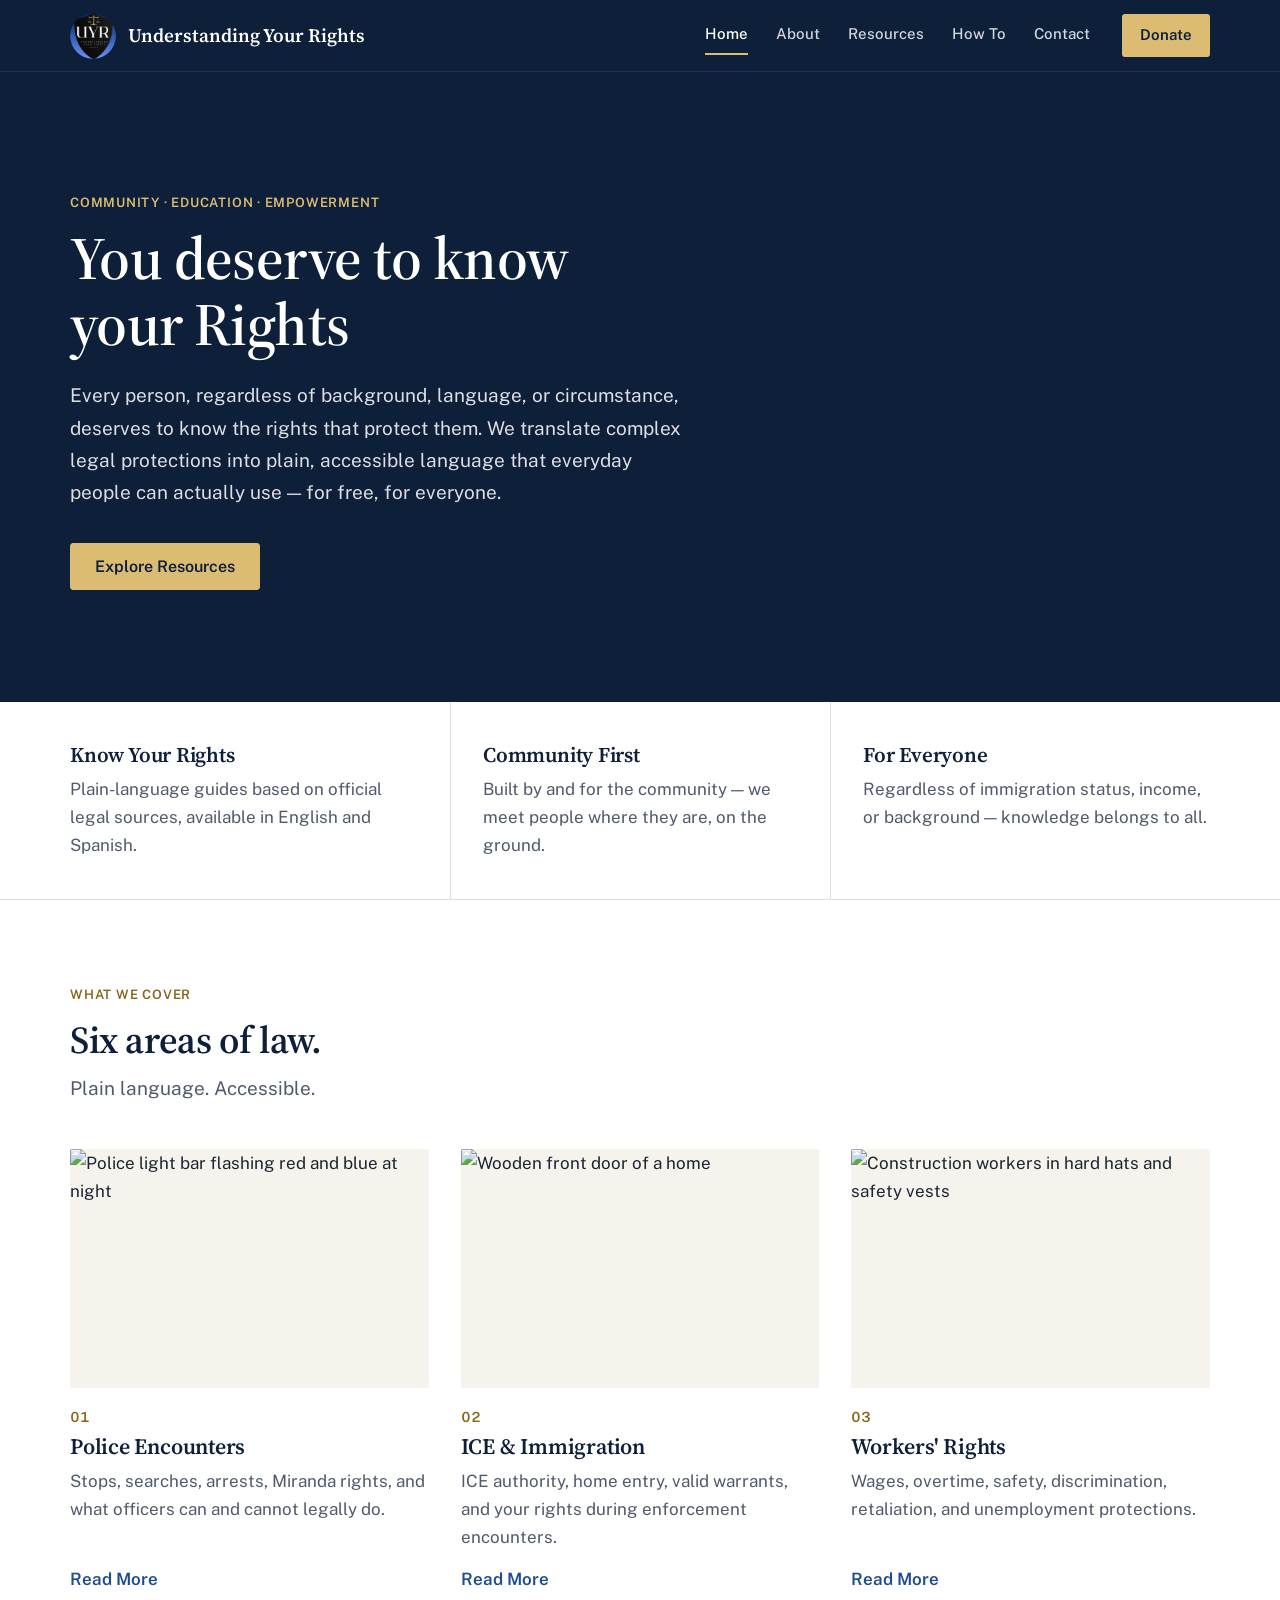
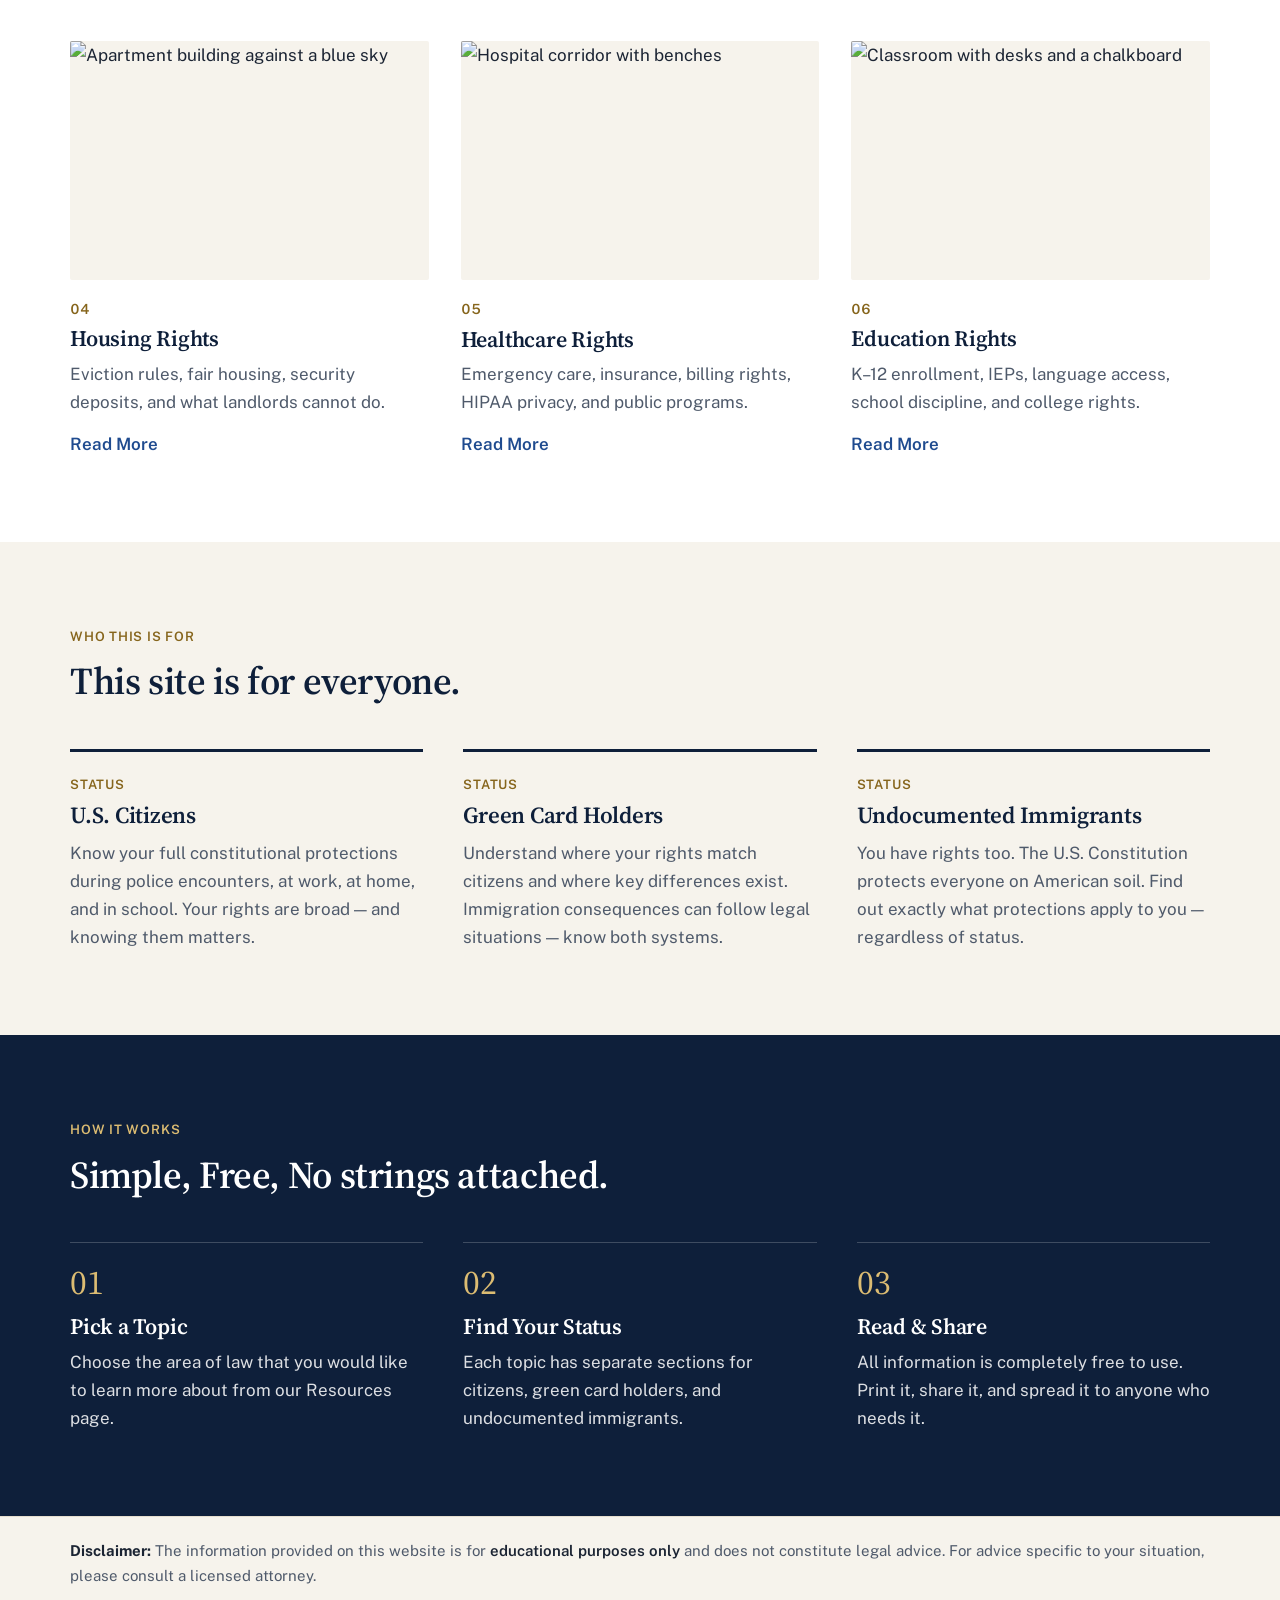
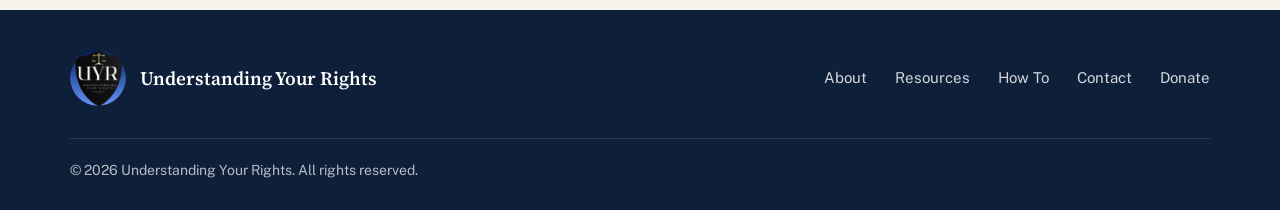
==== commit 3dca9c65: "Redesign site: new layout, logo, photos, emoji-free Same text on every page; new shared stylesheet, " ====
--- a/index.html
+++ b/index.html
@@ -4,1041 +4,396 @@
   <meta charset="UTF-8" />
   <meta name="viewport" content="width=device-width, initial-scale=1.0"/>
   <title>Understanding Your Rights</title>
+  <meta name="description" content="Plain-language guides to your legal rights, for free, for everyone."/>
+  <link rel="icon" type="image/png" href="images/favicon.png"/>
+  <link rel="apple-touch-icon" href="images/apple-touch-icon.png"/>
   <link rel="preconnect" href="https://fonts.googleapis.com"/>
   <link rel="preconnect" href="https://fonts.gstatic.com" crossorigin/>
-  <link href="https://fonts.googleapis.com/css2?family=Playfair+Display:ital,wght@0,400;0,700;0,900;1,400;1,700&family=Crimson+Pro:ital,wght@0,300;0,400;0,600;1,300;1,400&display=swap" rel="stylesheet"/>
+  <link rel="preconnect" href="https://images.unsplash.com"/>
+  <link href="https://fonts.googleapis.com/css2?family=Public+Sans:ital,wght@0,400;0,500;0,600;0,700;1,400&family=Source+Serif+4:ital,opsz,wght@0,8..60,400;0,8..60,600;1,8..60,400&display=swap" rel="stylesheet"/>
+  <link rel="stylesheet" href="styles.css"/>
   <style>
-    :root {
-      --navy: #0a1628;
-      --navy-mid: #112240;
-      --navy-dark: #071020;
-      --navy-deep: #040b16;
-      --gold: #c9a84c;
-      --gold-light: #e0bf74;
-      --gold-pale: #f0d9a0;
-      --white: #ffffff;
-      --ivory: #f5efe2;
-      --muted: #b3c2d8;
-      --dim: #8296ad;
-      --border: #1e3a5f;
-      --border-soft: rgba(201, 168, 76, 0.18);
-      --gold-gradient: linear-gradient(135deg, #e0bf74 0%, #c9a84c 45%, #a8873a 100%);
-      --gold-text-gradient: linear-gradient(120deg, #f0d9a0 0%, #e0bf74 40%, #c9a84c 100%);
-      --shadow-card: 0 4px 24px rgba(2, 8, 20, 0.45);
-      --shadow-card-hover: 0 24px 48px -12px rgba(2, 8, 20, 0.65), 0 0 0 1px rgba(201, 168, 76, 0.25);
-      --shadow-gold: 0 8px 28px -6px rgba(201, 168, 76, 0.45);
-      --ease: cubic-bezier(0.22, 1, 0.36, 1);
-    }
-
-    * { margin: 0; padding: 0; box-sizing: border-box; }
-
-    html { scroll-behavior: smooth; }
-
-    body {
-      font-family: 'Crimson Pro', Georgia, serif;
-      background-color: var(--navy);
-      background-image:
-        radial-gradient(1100px 600px at 85% -10%, rgba(201, 168, 76, 0.06), transparent 60%),
-        radial-gradient(900px 700px at -10% 30%, rgba(30, 58, 95, 0.35), transparent 60%);
-      background-attachment: fixed;
-      color: var(--white);
-      min-height: 100vh;
-      display: flex;
-      flex-direction: column;
-      overflow-x: hidden;
-      font-size: 17px;
-      line-height: 1.6;
-      -webkit-font-smoothing: antialiased;
-    }
-
-    ::selection { background: rgba(201, 168, 76, 0.35); color: var(--white); }
-
-    a, button { touch-action: manipulation; }
-
-    :focus-visible {
-      outline: 2px solid var(--gold-light);
-      outline-offset: 3px;
-      border-radius: 2px;
-    }
-
-    /* ── HEADER ── */
-    header {
-      display: flex;
-      justify-content: space-between;
-      align-items: center;
-      gap: 24px;
-      padding: 18px 60px;
-      background: rgba(7, 16, 32, 0.82);
-      backdrop-filter: blur(14px);
-      -webkit-backdrop-filter: blur(14px);
-      border-bottom: 1px solid var(--border-soft);
-      box-shadow: 0 1px 0 rgba(201, 168, 76, 0.25), 0 12px 30px -18px rgba(0, 0, 0, 0.8);
-      position: sticky;
-      top: 0;
-      z-index: 100;
-    }
-
-    .logo {
-      font-family: 'Playfair Display', serif;
-      font-size: 21px;
-      font-weight: 700;
-      letter-spacing: 0.5px;
-      color: var(--white);
-      line-height: 1.3;
-      text-decoration: none;
-      display: inline-flex;
-      align-items: center;
-      gap: 12px;
-      white-space: nowrap;
-    }
-    .logo span { color: var(--gold); }
-
-    .logo-mark {
-      width: 34px;
-      height: 34px;
-      flex-shrink: 0;
-      display: inline-flex;
-      align-items: center;
-      justify-content: center;
-      border: 1px solid var(--border-soft);
-      border-radius: 50%;
-      background: radial-gradient(circle at 30% 25%, rgba(201, 168, 76, 0.22), rgba(201, 168, 76, 0.05));
-      color: var(--gold-light);
-    }
-    .logo-mark svg { width: 18px; height: 18px; }
-
-    nav {
-      display: flex;
-      gap: 8px;
-      align-items: center;
-      flex-wrap: wrap;
-      justify-content: flex-end;
-    }
-    nav a {
-      color: var(--muted);
-      text-decoration: none;
-      font-family: 'Crimson Pro', serif;
-      font-size: 13.5px;
-      letter-spacing: 2.5px;
-      text-transform: uppercase;
-      font-weight: 600;
-      padding: 8px 14px;
+    /* ── HERO ── */
+    .home-hero {
       position: relative;
-      transition: color 0.25s var(--ease);
-      cursor: pointer;
-    }
-    nav a::after {
-      content: '';
+      isolation: isolate;
+      overflow: hidden;
+      background: var(--navy);
+      color: #ffffff;
+      padding: 120px 0 112px;
+    }
+    .home-hero > img {
       position: absolute;
-      left: 14px;
-      right: 14px;
-      bottom: 4px;
-      height: 1.5px;
-      background: var(--gold-gradient);
-      transform: scaleX(0);
-      transform-origin: left;
-      transition: transform 0.3s var(--ease);
-    }
-    nav a:hover { color: var(--gold-light); }
-    nav a:hover::after { transform: scaleX(1); }
-
-    nav a.donate-btn {
-      background: var(--gold-gradient);
-      color: var(--navy-dark);
-      padding: 10px 26px;
-      margin-left: 10px;
-      border-radius: 3px;
-      font-weight: 700;
-      box-shadow: var(--shadow-gold);
-      transition: transform 0.25s var(--ease), box-shadow 0.25s var(--ease), filter 0.25s;
-    }
-    nav a.donate-btn::after { display: none; }
-    nav a.donate-btn:hover {
-      color: var(--navy-dark);
-      transform: translateY(-2px);
-      filter: brightness(1.08);
-      box-shadow: 0 12px 32px -6px rgba(201, 168, 76, 0.55);
-    }
-
-    /* ── HERO ── */
-    .hero {
-      flex: 1;
-      display: flex;
-      flex-direction: column;
-      justify-content: center;
-      align-items: center;
-      text-align: center;
-      padding: 120px 40px 100px;
-      background: linear-gradient(to bottom, var(--navy) 0%, var(--navy-mid) 100%);
-      position: relative;
-      overflow: hidden;
-    }
-
-    .hero::before {
+      inset: 0;
+      width: 100%;
+      height: 100%;
+      object-fit: cover;
+      z-index: -2;
+    }
+    .home-hero::before {
       content: '';
       position: absolute;
       inset: 0;
-      background-image: radial-gradient(circle at 20% 50%, rgba(201,168,76,0.07) 0%, transparent 55%),
-                        radial-gradient(circle at 80% 20%, rgba(201,168,76,0.05) 0%, transparent 50%),
-                        radial-gradient(circle at 50% 110%, rgba(30,58,95,0.5) 0%, transparent 60%);
-      pointer-events: none;
-    }
-
-    .hero-watermark {
-      position: absolute;
-      top: 50%;
-      left: 50%;
-      transform: translate(-50%, -52%);
-      width: min(560px, 90vw);
-      height: auto;
-      color: var(--gold);
-      opacity: 0.045;
-      pointer-events: none;
-    }
-
-    .hero > * { position: relative; }
-
-    .hero-eyebrow {
-      font-size: 12px;
-      letter-spacing: 5px;
-      text-transform: uppercase;
-      color: var(--gold-light);
-      font-weight: 600;
-      margin-bottom: 28px;
-      font-family: 'Crimson Pro', serif;
-      display: inline-flex;
-      align-items: center;
-      gap: 18px;
-    }
-    .hero-eyebrow::before,
-    .hero-eyebrow::after {
-      content: '';
-      width: 44px;
-      height: 1px;
-      background: linear-gradient(to right, transparent, var(--gold));
-    }
-    .hero-eyebrow::after {
-      background: linear-gradient(to left, transparent, var(--gold));
-    }
-
-    .hero h1 {
-      font-family: 'Playfair Display', serif;
-      font-size: clamp(40px, 6.2vw, 68px);
-      font-weight: 900;
-      color: var(--white);
-      line-height: 1.12;
-      letter-spacing: 0.5px;
-      max-width: 820px;
-      margin-bottom: 8px;
-      text-wrap: balance;
-      text-shadow: 0 4px 40px rgba(2, 8, 20, 0.6);
-    }
-    .hero h1 span {
-      background: var(--gold-text-gradient);
-      -webkit-background-clip: text;
-      background-clip: text;
-      color: transparent;
-      font-style: italic;
-      padding-right: 0.08em;
-    }
-
-    .gold-line {
-      width: 72px;
-      height: 3px;
-      background: var(--gold-gradient);
-      border-radius: 2px;
-      margin: 28px auto;
-      position: relative;
-    }
-    .gold-line::before,
-    .gold-line::after {
-      content: '';
-      position: absolute;
-      top: 50%;
-      width: 5px;
-      height: 5px;
-      background: var(--gold);
-      border-radius: 50%;
-      transform: translateY(-50%) rotate(45deg);
-    }
-    .gold-line::before { left: -14px; }
-    .gold-line::after { right: -14px; }
-
-    .hero p {
-      font-size: 20px;
-      color: var(--muted);
-      max-width: 640px;
-      line-height: 1.85;
-      margin-bottom: 52px;
-      font-weight: 300;
-    }
-
-    .hero-cta {
-      display: inline-flex;
-      align-items: center;
-      gap: 12px;
-      background: var(--gold-gradient);
-      color: var(--navy-dark);
-      padding: 18px 56px;
-      text-decoration: none;
-      font-family: 'Crimson Pro', serif;
-      font-size: 14px;
-      font-weight: 700;
-      letter-spacing: 3px;
-      text-transform: uppercase;
-      border-radius: 3px;
-      cursor: pointer;
-      box-shadow: var(--shadow-gold);
-      transition: transform 0.25s var(--ease), box-shadow 0.25s var(--ease), filter 0.25s;
-    }
-    .hero-cta svg {
-      width: 15px; height: 15px;
-      transition: transform 0.25s var(--ease);
-    }
-    .hero-cta:hover {
-      transform: translateY(-3px);
-      filter: brightness(1.08);
-      box-shadow: 0 16px 40px -8px rgba(201, 168, 76, 0.6);
-    }
-    .hero-cta:hover svg { transform: translateX(4px); }
-    .hero-cta:active { transform: translateY(-1px) scale(0.99); }
-
-    /* ── MISSION STRIP ── */
-    .mission-strip {
-      background:
-        linear-gradient(to bottom, rgba(201,168,76,0.03), transparent 40%),
-        var(--navy-dark);
-      border-top: 1px solid var(--border-soft);
-      border-bottom: 1px solid var(--border);
-      padding: 64px 60px;
-      display: flex;
-      justify-content: center;
-      gap: 72px;
-      flex-wrap: wrap;
-    }
-
-    .mission-item {
-      text-align: center;
-      max-width: 250px;
-    }
-
-    .mission-item .icon {
-      font-size: 26px;
-      line-height: 1;
-      width: 68px;
-      height: 68px;
-      margin: 0 auto 20px;
-      display: flex;
-      align-items: center;
-      justify-content: center;
-      border: 1px solid var(--border-soft);
-      border-radius: 50%;
-      background: radial-gradient(circle at 30% 25%, rgba(201,168,76,0.16), rgba(201,168,76,0.03));
-      box-shadow: inset 0 1px 0 rgba(224,191,116,0.2), 0 8px 20px -8px rgba(2,8,20,0.6);
-      transition: transform 0.3s var(--ease), box-shadow 0.3s var(--ease);
-    }
-    .mission-item:hover .icon {
-      transform: translateY(-4px);
-      box-shadow: inset 0 1px 0 rgba(224,191,116,0.3), 0 14px 28px -10px rgba(2,8,20,0.7), 0 0 0 1px rgba(201,168,76,0.3);
-    }
-
-    .mission-item h3 {
-      font-family: 'Playfair Display', serif;
-      font-size: 18px;
-      color: var(--gold-light);
-      margin-bottom: 10px;
-      letter-spacing: 0.5px;
-    }
-
-    .mission-item p {
-      font-size: 15.5px;
-      color: var(--dim);
+      z-index: -1;
+      background: linear-gradient(90deg, rgba(14, 31, 58, 0.95) 0%, rgba(14, 31, 58, 0.86) 45%, rgba(14, 31, 58, 0.35) 100%);
+    }
+    .home-hero-content { max-width: 620px; }
+    .home-hero .label { color: var(--gold-on-dark); }
+    .home-hero h1 {
+      color: #ffffff;
+      font-size: clamp(40px, 5.4vw, 60px);
+      line-height: 1.1;
+    }
+    .home-hero p {
+      font-size: 19px;
       line-height: 1.7;
-      font-weight: 300;
-    }
-
-    /* ── SECTION HEADING SHARED ── */
-    .cover-eyebrow, .audience-eyebrow, .how-eyebrow {
-      font-size: 12px;
-      letter-spacing: 5px;
-      text-transform: uppercase;
-      color: var(--gold);
-      font-weight: 600;
-      margin-bottom: 18px;
-      font-family: 'Crimson Pro', serif;
-    }
-
-    /* ── WHAT WE COVER ── */
-    .cover {
-      background: linear-gradient(to bottom, var(--navy), var(--navy-mid));
-      padding: 100px 60px;
-      text-align: center;
-    }
-
-    .cover h2 {
-      font-family: 'Playfair Display', serif;
-      font-size: clamp(30px, 4vw, 42px);
-      font-weight: 700;
-      color: var(--white);
-      margin-bottom: 8px;
-      text-wrap: balance;
-    }
-
-    .cover-sub {
-      font-size: 18px;
-      color: var(--dim);
-      margin-bottom: 12px;
-      font-weight: 300;
-      font-style: italic;
-    }
-
-    .cover > .gold-line { margin: 20px auto 56px; }
-
-    .cover-grid {
+      color: rgba(255, 255, 255, 0.86);
+      margin: 22px 0 34px;
+    }
+
+    /* ── MISSION ── */
+    .mission {
+      border-bottom: 1px solid var(--line);
+    }
+    .mission-grid {
       display: grid;
       grid-template-columns: repeat(3, 1fr);
-      gap: 26px;
-      max-width: 1140px;
-      margin: 0 auto;
-    }
-
-    .cover-card {
-      background: linear-gradient(160deg, rgba(17,34,64,0.85), var(--navy-dark) 65%);
-      border: 1px solid var(--border);
-      border-radius: 6px;
-      padding: 34px 30px 30px;
-      text-align: left;
-      text-decoration: none;
+    }
+    .mission-item {
+      padding: 40px 32px;
+      border-left: 1px solid var(--line);
+    }
+    .mission-item:first-child { border-left: none; padding-left: 0; }
+    .mission-item:last-child { padding-right: 0; }
+    .mission-item h3 { font-size: 21px; margin-bottom: 8px; }
+    .mission-item p { color: var(--muted); }
+
+    /* ── WHAT WE COVER ── */
+    .topic-grid {
+      display: grid;
+      grid-template-columns: repeat(3, 1fr);
+      gap: 48px 32px;
+    }
+    .topic {
       display: flex;
       flex-direction: column;
-      gap: 12px;
-      cursor: pointer;
-      box-shadow: var(--shadow-card);
-      transition: border-color 0.3s var(--ease), transform 0.3s var(--ease), box-shadow 0.3s var(--ease);
-      position: relative;
-      overflow: hidden;
-    }
-
-    .cover-card::before {
-      content: '';
-      position: absolute;
-      top: 0; left: 0; right: 0;
-      height: 3px;
-      background: var(--gold-gradient);
-      transform: scaleX(0);
-      transform-origin: left;
-      transition: transform 0.4s var(--ease);
-    }
-
-    .cover-card::after {
-      content: '';
-      position: absolute;
-      top: -60px; right: -60px;
-      width: 160px; height: 160px;
-      background: radial-gradient(circle, rgba(201,168,76,0.1), transparent 70%);
-      opacity: 0;
-      transition: opacity 0.4s var(--ease);
-      pointer-events: none;
-    }
-
-    .cover-card:hover::before { transform: scaleX(1); }
-    .cover-card:hover::after { opacity: 1; }
-
-    .cover-card:hover {
-      border-color: rgba(201, 168, 76, 0.45);
-      transform: translateY(-6px);
-      box-shadow: var(--shadow-card-hover);
-    }
-
-    .cover-card-top {
-      display: flex;
-      align-items: center;
-      justify-content: space-between;
-      gap: 14px;
+      color: inherit;
+      text-decoration: none;
+    }
+    .topic img {
+      width: 100%;
+      aspect-ratio: 3 / 2;
+      object-fit: cover;
+      border-radius: 2px;
+      margin-bottom: 18px;
+      background: var(--sand);
+    }
+    .topic-num {
+      font-size: 14px;
+      font-weight: 600;
+      color: var(--gold-text);
+      font-variant-numeric: tabular-nums;
       margin-bottom: 4px;
     }
-
-    .cover-card-emoji {
-      font-size: 24px;
+    .topic h3 { font-size: 22px; margin-bottom: 8px; }
+    .topic p { color: var(--muted); flex: 1; }
+    .topic-link {
+      margin-top: 14px;
+      font-weight: 600;
+      color: var(--blue);
+    }
+    .topic:hover h3,
+    .topic:hover .topic-link { text-decoration: underline; text-underline-offset: 3px; }
+
+    /* ── WHO THIS IS FOR ── */
+    .audience-grid {
+      display: grid;
+      grid-template-columns: repeat(3, 1fr);
+      gap: 40px;
+    }
+    .audience-item {
+      border-top: 3px solid var(--navy);
+      padding-top: 22px;
+    }
+    .audience-item .label { margin-bottom: 6px; }
+    .audience-item h3 { font-size: 23px; margin-bottom: 10px; }
+    .audience-item p { color: var(--muted); }
+
+    /* ── HOW IT WORKS ── */
+    .steps {
+      list-style: none;
+      display: grid;
+      grid-template-columns: repeat(3, 1fr);
+      gap: 40px;
+    }
+    .steps li { border-top: 1px solid rgba(255, 255, 255, 0.2); padding-top: 22px; }
+    .step-num {
+      display: block;
+      font-family: var(--serif);
+      font-size: 34px;
       line-height: 1;
-      flex-shrink: 0;
-      width: 54px;
-      height: 54px;
-      display: inline-flex;
-      align-items: center;
-      justify-content: center;
-      border: 1px solid var(--border-soft);
-      border-radius: 12px;
-      background: radial-gradient(circle at 30% 25%, rgba(201,168,76,0.14), rgba(201,168,76,0.02));
-      transition: transform 0.3s var(--ease);
-    }
-    .cover-card:hover .cover-card-emoji { transform: scale(1.06); }
-
-    .cover-card-num {
-      font-family: 'Playfair Display', serif;
-      font-size: 34px;
-      letter-spacing: 1px;
-      color: transparent;
-      -webkit-text-stroke: 1px rgba(201, 168, 76, 0.4);
-      font-weight: 900;
-      font-style: italic;
-      line-height: 1;
-      transition: -webkit-text-stroke-color 0.3s;
-    }
-    .cover-card:hover .cover-card-num { -webkit-text-stroke-color: rgba(224, 191, 116, 0.75); }
-
-    .cover-card h3 {
-      font-family: 'Playfair Display', serif;
-      font-size: 21px;
-      color: var(--white);
-      line-height: 1.3;
-    }
-
-    .cover-card p {
-      font-size: 15px;
-      color: var(--muted);
-      line-height: 1.75;
-      font-weight: 300;
-      flex: 1;
-    }
-
-    .cover-card-link {
-      font-size: 13px;
-      color: var(--gold);
-      font-weight: 600;
-      letter-spacing: 2px;
-      text-transform: uppercase;
-      font-family: 'Crimson Pro', serif;
-      margin-top: 8px;
-      display: inline-flex;
-      align-items: center;
-      gap: 6px;
-      transition: color 0.25s, gap 0.25s var(--ease);
-    }
-
-    .cover-card:hover .cover-card-link { color: var(--gold-light); gap: 11px; }
-
-    /* ── WHO THIS IS FOR ── */
-    .audience {
-      background: linear-gradient(to bottom, var(--navy-mid), var(--navy));
-      padding: 100px 60px;
-      text-align: center;
-      position: relative;
-    }
-    .audience::before {
-      content: '';
-      position: absolute;
-      top: 0; left: 50%;
-      transform: translateX(-50%);
-      width: min(720px, 80vw);
-      height: 1px;
-      background: linear-gradient(to right, transparent, rgba(201,168,76,0.35), transparent);
-    }
-
-    .audience h2 {
-      font-family: 'Playfair Display', serif;
-      font-size: clamp(30px, 4vw, 42px);
-      font-weight: 700;
-      color: var(--white);
-      margin-bottom: 12px;
-      text-wrap: balance;
-    }
-
-    .audience > .gold-line { margin: 20px auto 56px; }
-
-    .audience-cards {
-      display: flex;
-      justify-content: center;
-      gap: 28px;
-      flex-wrap: wrap;
-      max-width: 1140px;
-      margin: 0 auto;
-    }
-
-    .audience-card {
-      background: linear-gradient(160deg, rgba(17,34,64,0.85), var(--navy-dark) 70%);
-      border: 1px solid var(--border);
-      border-radius: 6px;
-      padding: 40px 34px;
-      max-width: 340px;
-      flex: 1 1 280px;
-      text-align: left;
-      position: relative;
-      overflow: hidden;
-      box-shadow: var(--shadow-card);
-      transition: border-color 0.3s var(--ease), transform 0.3s var(--ease), box-shadow 0.3s var(--ease);
-    }
-    .audience-card::before {
-      content: '';
-      position: absolute;
-      top: 0; left: 0; right: 0;
-      height: 3px;
-      background: var(--gold-gradient);
-      opacity: 0.75;
-      transition: opacity 0.3s;
-    }
-    .audience-card:hover {
-      transform: translateY(-6px);
-      border-color: rgba(201, 168, 76, 0.4);
-      box-shadow: var(--shadow-card-hover);
-    }
-    .audience-card:hover::before { opacity: 1; }
-
-    .audience-card .status-badge {
-      display: inline-flex;
-      align-items: center;
-      gap: 8px;
-      font-size: 11px;
-      letter-spacing: 2.5px;
-      text-transform: uppercase;
-      font-weight: 700;
-      font-family: 'Crimson Pro', serif;
-      color: var(--gold);
-      margin-bottom: 18px;
-      padding: 6px 14px;
-      border: 1px solid var(--border-soft);
-      border-radius: 999px;
-      background: rgba(201, 168, 76, 0.06);
-    }
-
-    .audience-card .card-flag {
-      font-size: 20px;
-      line-height: 1;
-    }
-
-    .audience-card h3 {
-      font-family: 'Playfair Display', serif;
-      font-size: 22px;
-      color: var(--white);
+      color: var(--gold-on-dark);
       margin-bottom: 14px;
-      line-height: 1.3;
-    }
-
-    .audience-card p {
-      font-size: 15.5px;
-      color: var(--muted);
-      line-height: 1.8;
-      font-weight: 300;
-    }
-
-    /* ── HOW IT WORKS ── */
-    .how {
-      background:
-        radial-gradient(700px 320px at 50% 0%, rgba(201,168,76,0.05), transparent 70%),
-        var(--navy-dark);
-      border-top: 1px solid var(--border);
-      border-bottom: 1px solid var(--border);
-      padding: 100px 60px;
-      text-align: center;
-    }
-
-    .how h2 {
-      font-family: 'Playfair Display', serif;
-      font-size: clamp(30px, 4vw, 42px);
-      font-weight: 700;
-      color: var(--white);
-      margin-bottom: 6px;
-      text-wrap: balance;
-    }
-
-    .how-sub {
-      font-size: 17px;
-      color: var(--dim);
-      margin-bottom: 12px;
-      font-weight: 300;
-    }
-
-    .how > .gold-line { margin: 20px auto 60px; }
-
-    .how-steps {
-      display: flex;
-      justify-content: center;
-      gap: 0;
-      max-width: 1000px;
-      margin: 0 auto;
-      flex-wrap: wrap;
-      position: relative;
-    }
-
-    .how-steps::before {
-      content: '';
-      position: absolute;
-      top: 38px;
-      left: calc(16.66% + 24px);
-      right: calc(16.66% + 24px);
-      height: 1px;
-      background: linear-gradient(to right, transparent, rgba(201,168,76,0.5) 20%, rgba(201,168,76,0.5) 80%, transparent);
-      pointer-events: none;
-    }
-
-    .how-step {
-      flex: 1 1 260px;
-      max-width: 320px;
-      padding: 0 28px;
-      text-align: center;
-      position: relative;
-    }
-
-    .how-step-num {
-      width: 76px;
-      height: 76px;
-      border: 1.5px solid rgba(201, 168, 76, 0.65);
-      border-radius: 50%;
-      display: flex;
-      align-items: center;
-      justify-content: center;
-      margin: 0 auto 26px;
-      font-family: 'Playfair Display', serif;
-      font-size: 23px;
-      font-weight: 700;
-      font-style: italic;
-      color: var(--gold-light);
-      background:
-        radial-gradient(circle at 32% 28%, rgba(201,168,76,0.16), transparent 65%),
-        var(--navy-dark);
-      box-shadow: 0 0 0 7px var(--navy-dark), 0 0 0 8px rgba(201,168,76,0.15), 0 10px 24px -8px rgba(2,8,20,0.7);
-      position: relative;
-      z-index: 1;
-      transition: transform 0.3s var(--ease), box-shadow 0.3s var(--ease), color 0.3s;
-    }
-    .how-step:hover .how-step-num {
-      transform: translateY(-4px);
-      color: var(--gold-pale);
-      box-shadow: 0 0 0 7px var(--navy-dark), 0 0 0 8px rgba(201,168,76,0.35), 0 16px 32px -10px rgba(2,8,20,0.8);
-    }
-
-    .how-step h3 {
-      font-family: 'Playfair Display', serif;
-      font-size: 21px;
-      color: var(--white);
-      margin-bottom: 12px;
-    }
-
-    .how-step p {
-      font-size: 15.5px;
-      color: var(--muted);
-      line-height: 1.75;
-      font-weight: 300;
-    }
-
-    /* ── DISCLAIMER ── */
-    .disclaimer {
-      background-color: var(--navy-deep);
-      border-top: 1px solid var(--border);
-      padding: 18px 60px;
-      text-align: center;
-      font-size: 13px;
-      color: var(--dim);
-      line-height: 1.7;
-      font-family: 'Crimson Pro', serif;
-    }
-    .disclaimer span {
-      color: var(--gold);
-      font-weight: 700;
-      letter-spacing: 1px;
-      text-transform: uppercase;
-      font-size: 11.5px;
-    }
-
-    /* ── FOOTER ── */
-    footer {
-      background-color: var(--navy-deep);
-      border-top: 1px solid var(--border-soft);
-      padding: 26px 60px;
-      display: flex;
-      justify-content: space-between;
-      align-items: center;
-      font-size: 13.5px;
-      color: var(--dim);
-      flex-wrap: wrap;
-      gap: 14px;
-      font-family: 'Crimson Pro', serif;
-    }
-    footer a {
-      color: var(--gold);
-      text-decoration: none;
-      letter-spacing: 1px;
-      cursor: pointer;
-      transition: color 0.2s;
-    }
-    footer a:hover { color: var(--gold-light); text-decoration: underline; text-underline-offset: 4px; }
-
-    /* ── SCROLL REVEAL ── */
-    .reveal {
-      opacity: 0;
-      transform: translateY(26px);
-      transition: opacity 0.7s var(--ease), transform 0.7s var(--ease);
-      transition-delay: var(--d, 0ms);
-    }
-    .reveal.in {
-      opacity: 1;
-      transform: none;
-    }
-
-    @media (prefers-reduced-motion: reduce) {
-      html { scroll-behavior: auto; }
-      *, *::before, *::after {
-        animation-duration: 0.01ms !important;
-        transition-duration: 0.01ms !important;
-      }
-      .reveal { opacity: 1; transform: none; }
-    }
-
-    /* ── RESPONSIVE ── */
+    }
+    .steps h3 { font-size: 22px; margin-bottom: 8px; }
+
     @media (max-width: 900px) {
-      .cover-grid { grid-template-columns: repeat(2, 1fr); }
-      .how-steps::before { display: none; }
-      .how-step { padding-bottom: 48px; }
-    }
-
+      .topic-grid { grid-template-columns: repeat(2, 1fr); }
+      .mission-grid, .audience-grid, .steps { grid-template-columns: 1fr; }
+      .mission-item,
+      .mission-item:first-child,
+      .mission-item:last-child { padding: 26px 0; border-left: none; border-top: 1px solid var(--line); }
+      .mission-item:first-child { border-top: none; }
+      .audience-grid, .steps { gap: 32px; }
+    }
     @media (max-width: 700px) {
-      header { padding: 16px 20px; flex-direction: column; gap: 12px; }
-      nav { justify-content: center; gap: 2px; }
-      nav a { padding: 8px 10px; font-size: 12.5px; }
-      .hero { padding: 80px 24px 64px; }
-      .hero p { font-size: 18px; }
-      .mission-strip { padding: 48px 24px; gap: 40px; }
-      .cover { padding: 72px 24px; }
-      .cover-grid { grid-template-columns: 1fr; }
-      .audience { padding: 72px 24px; }
-      .audience-card { max-width: 100%; }
-      .how { padding: 72px 24px; }
-      .how-step { padding: 0 16px 48px; }
-      footer { padding: 20px 24px; flex-direction: column; text-align: center; }
-      .disclaimer { padding: 16px 24px; }
+      .home-hero { padding: 72px 0 76px; }
+      .home-hero::before { background: rgba(14, 31, 58, 0.86); }
+      .home-hero p { font-size: 18px; }
+      .topic-grid { grid-template-columns: 1fr; gap: 40px; }
     }
   </style>
 </head>
 <body>
 
+  <a class="skip-link" href="#main">Skip to content</a>
+
   <!-- Header -->
-  <header>
-    <div class="logo">
-      <span class="logo-mark" aria-hidden="true">
-        <svg viewBox="0 0 24 24" fill="none" stroke="currentColor" stroke-width="1.6" stroke-linecap="round" stroke-linejoin="round"><path d="M12 3v18"/><path d="M5 6l7-3 7 3"/><path d="M5 6l-3 7a4 4 0 0 0 6 0L5 6z"/><path d="M19 6l-3 7a4 4 0 0 0 6 0l-3-7z"/><path d="M8 21h8"/></svg>
-      </span>
-      Understanding <span>Your Rights</span>
+  <header class="site-header">
+    <div class="container header-inner">
+      <a href="index.html" class="brand">
+        <img src="images/logo-256.png" alt="" width="46" height="46"/>
+        <span>Understanding Your Rights</span>
+      </a>
+      <button class="nav-toggle" type="button" aria-expanded="false" aria-controls="site-nav" aria-label="Open menu">
+        <svg class="icon icon-open" viewBox="0 0 24 24" aria-hidden="true"><path d="M4 7h16M4 12h16M4 17h16"/></svg>
+        <svg class="icon icon-close" viewBox="0 0 24 24" aria-hidden="true"><path d="M6 6l12 12M18 6L6 18"/></svg>
+      </button>
+      <nav id="site-nav" class="site-nav" aria-label="Main">
+        <a href="index.html" aria-current="page">Home</a>
+        <a href="about.html">About</a>
+        <a href="resources.html">Resources</a>
+        <a href="How-tos.html">How To</a>
+        <a href="contact.html">Contact</a>
+        <a href="donate.html" class="nav-donate">Donate</a>
+      </nav>
     </div>
-    <nav>
-      <a href="about.html">About</a>
-      <a href="resources.html">Resources</a>
-      <a href="contact.html">Contact</a>
-      <a href="How-tos.html">How to</a>
-      <a href="donate.html" class="donate-btn">Donate</a>
-    </nav>
   </header>
 
-  <!-- Hero -->
-  <section class="hero">
-    <svg class="hero-watermark" aria-hidden="true" viewBox="0 0 24 24" fill="none" stroke="currentColor" stroke-width="0.5" stroke-linecap="round" stroke-linejoin="round"><path d="M12 3v18"/><path d="M5 6l7-3 7 3"/><path d="M5 6l-3 7a4 4 0 0 0 6 0L5 6z"/><path d="M19 6l-3 7a4 4 0 0 0 6 0l-3-7z"/><path d="M8 21h8"/></svg>
-    <div class="hero-eyebrow reveal">Community · Education · Empowerment</div>
-    <h1 class="reveal" style="--d:80ms">You deserve to know your <span>Rights</span></h1>
-    <div class="gold-line reveal" style="--d:160ms"></div>
-    <p class="reveal" style="--d:240ms">
-      Every person, regardless of background, language, or circumstance,
-      deserves to know the rights that protect them. We translate complex
-      legal protections into plain, accessible language that everyday people
-      can actually use — for free, for everyone.
-    </p>
-    <a href="resources.html" class="hero-cta reveal" style="--d:320ms">
-      Explore Resources
-      <svg aria-hidden="true" viewBox="0 0 24 24" fill="none" stroke="currentColor" stroke-width="2.5" stroke-linecap="round" stroke-linejoin="round"><path d="M5 12h14"/><path d="M13 6l6 6-6 6"/></svg>
-    </a>
-  </section>
-
-  <!-- Mission Strip -->
-  <section class="mission-strip">
-    <div class="mission-item reveal">
-      <span class="icon">📖</span>
-      <h3>Know Your Rights</h3>
-      <p>Plain-language guides based on official legal sources, available in English and Spanish.</p>
+  <main id="main">
+
+    <!-- Hero -->
+    <section class="home-hero">
+      <img src="https://images.unsplash.com/photo-1729041534038-fdc1f9cf3d3a?auto=format&fit=crop&w=1600&q=70"
+           srcset="https://images.unsplash.com/photo-1729041534038-fdc1f9cf3d3a?auto=format&fit=crop&w=800&q=70 800w,
+                   https://images.unsplash.com/photo-1729041534038-fdc1f9cf3d3a?auto=format&fit=crop&w=1600&q=70 1600w,
+                   https://images.unsplash.com/photo-1729041534038-fdc1f9cf3d3a?auto=format&fit=crop&w=2400&q=70 2400w"
+           sizes="100vw" alt="" fetchpriority="high"/>
+      <div class="container">
+        <div class="home-hero-content">
+          <div class="label">Community · Education · Empowerment</div>
+          <h1>You deserve to know your Rights</h1>
+          <p>
+            Every person, regardless of background, language, or circumstance,
+            deserves to know the rights that protect them. We translate complex
+            legal protections into plain, accessible language that everyday people
+            can actually use — for free, for everyone.
+          </p>
+          <a href="resources.html" class="button button--gold">Explore Resources</a>
+        </div>
+      </div>
+    </section>
+
+    <!-- Mission -->
+    <section class="mission">
+      <div class="container mission-grid">
+        <div class="mission-item">
+          <h3>Know Your Rights</h3>
+          <p>Plain-language guides based on official legal sources, available in English and Spanish.</p>
+        </div>
+        <div class="mission-item">
+          <h3>Community First</h3>
+          <p>Built by and for the community — we meet people where they are, on the ground.</p>
+        </div>
+        <div class="mission-item">
+          <h3>For Everyone</h3>
+          <p>Regardless of immigration status, income, or background — knowledge belongs to all.</p>
+        </div>
+      </div>
+    </section>
+
+    <!-- What We Cover -->
+    <section class="section">
+      <div class="container">
+        <div class="section-head">
+          <div class="label">What We Cover</div>
+          <h2>Six areas of law.</h2>
+          <p class="lede">Plain language. Accessible.</p>
+        </div>
+
+        <div class="topic-grid">
+          <a href="resources.html#police" class="topic">
+            <img src="https://images.unsplash.com/photo-1608095476825-d4e0f916372f?auto=format&fit=crop&w=700&q=70"
+                 srcset="https://images.unsplash.com/photo-1608095476825-d4e0f916372f?auto=format&fit=crop&w=700&q=70 700w,
+                         https://images.unsplash.com/photo-1608095476825-d4e0f916372f?auto=format&fit=crop&w=1100&q=70 1100w"
+                 sizes="(max-width: 700px) 100vw, (max-width: 900px) 50vw, 360px"
+                 alt="Police light bar flashing red and blue at night" loading="lazy"/>
+            <span class="topic-num">01</span>
+            <h3>Police Encounters</h3>
+            <p>Stops, searches, arrests, Miranda rights, and what officers can and cannot legally do.</p>
+            <span class="topic-link">Read More</span>
+          </a>
+
+          <a href="resources.html#ice" class="topic">
+            <img src="https://images.unsplash.com/photo-1629999400001-5e666f0754d9?auto=format&fit=crop&w=700&q=70"
+                 srcset="https://images.unsplash.com/photo-1629999400001-5e666f0754d9?auto=format&fit=crop&w=700&q=70 700w,
+                         https://images.unsplash.com/photo-1629999400001-5e666f0754d9?auto=format&fit=crop&w=1100&q=70 1100w"
+                 sizes="(max-width: 700px) 100vw, (max-width: 900px) 50vw, 360px"
+                 alt="Wooden front door of a home" loading="lazy"/>
+            <span class="topic-num">02</span>
+            <h3>ICE &amp; Immigration</h3>
+            <p>ICE authority, home entry, valid warrants, and your rights during enforcement encounters.</p>
+            <span class="topic-link">Read More</span>
+          </a>
+
+          <a href="resources.html#workers" class="topic">
+            <img src="https://images.unsplash.com/photo-1694521787193-9293daeddbaa?auto=format&fit=crop&w=700&q=70"
+                 srcset="https://images.unsplash.com/photo-1694521787193-9293daeddbaa?auto=format&fit=crop&w=700&q=70 700w,
+                         https://images.unsplash.com/photo-1694521787193-9293daeddbaa?auto=format&fit=crop&w=1100&q=70 1100w"
+                 sizes="(max-width: 700px) 100vw, (max-width: 900px) 50vw, 360px"
+                 alt="Construction workers in hard hats and safety vests" loading="lazy" style="object-position: center 30%"/>
+            <span class="topic-num">03</span>
+            <h3>Workers' Rights</h3>
+            <p>Wages, overtime, safety, discrimination, retaliation, and unemployment protections.</p>
+            <span class="topic-link">Read More</span>
+          </a>
+
+          <a href="resources.html#housing" class="topic">
+            <img src="https://images.unsplash.com/photo-1580216643062-cf460548a66a?auto=format&fit=crop&w=700&q=70"
+                 srcset="https://images.unsplash.com/photo-1580216643062-cf460548a66a?auto=format&fit=crop&w=700&q=70 700w,
+                         https://images.unsplash.com/photo-1580216643062-cf460548a66a?auto=format&fit=crop&w=1100&q=70 1100w"
+                 sizes="(max-width: 700px) 100vw, (max-width: 900px) 50vw, 360px"
+                 alt="Apartment building against a blue sky" loading="lazy"/>
+            <span class="topic-num">04</span>
+            <h3>Housing Rights</h3>
+            <p>Eviction rules, fair housing, security deposits, and what landlords cannot do.</p>
+            <span class="topic-link">Read More</span>
+          </a>
+
+          <a href="resources.html#healthcare" class="topic">
+            <img src="https://images.unsplash.com/photo-1777269749032-d8d458ae594d?auto=format&fit=crop&w=700&q=70"
+                 srcset="https://images.unsplash.com/photo-1777269749032-d8d458ae594d?auto=format&fit=crop&w=700&q=70 700w,
+                         https://images.unsplash.com/photo-1777269749032-d8d458ae594d?auto=format&fit=crop&w=1100&q=70 1100w"
+                 sizes="(max-width: 700px) 100vw, (max-width: 900px) 50vw, 360px"
+                 alt="Hospital corridor with benches" loading="lazy"/>
+            <span class="topic-num">05</span>
+            <h3>Healthcare Rights</h3>
+            <p>Emergency care, insurance, billing rights, HIPAA privacy, and public programs.</p>
+            <span class="topic-link">Read More</span>
+          </a>
+
+          <a href="resources.html#education" class="topic">
+            <img src="https://images.unsplash.com/photo-1580582932707-520aed937b7b?auto=format&fit=crop&w=700&q=70"
+                 srcset="https://images.unsplash.com/photo-1580582932707-520aed937b7b?auto=format&fit=crop&w=700&q=70 700w,
+                         https://images.unsplash.com/photo-1580582932707-520aed937b7b?auto=format&fit=crop&w=1100&q=70 1100w"
+                 sizes="(max-width: 700px) 100vw, (max-width: 900px) 50vw, 360px"
+                 alt="Classroom with desks and a chalkboard" loading="lazy"/>
+            <span class="topic-num">06</span>
+            <h3>Education Rights</h3>
+            <p>K–12 enrollment, IEPs, language access, school discipline, and college rights.</p>
+            <span class="topic-link">Read More</span>
+          </a>
+        </div>
+      </div>
+    </section>
+
+    <!-- Who This Is For -->
+    <section class="section section--sand">
+      <div class="container">
+        <div class="section-head">
+          <div class="label">Who This Is For</div>
+          <h2>This site is for everyone.</h2>
+        </div>
+
+        <div class="audience-grid">
+          <div class="audience-item">
+            <div class="label">Status</div>
+            <h3>U.S. Citizens</h3>
+            <p>Know your full constitutional protections during police encounters, at work, at home, and in school. Your rights are broad — and knowing them matters.</p>
+          </div>
+          <div class="audience-item">
+            <div class="label">Status</div>
+            <h3>Green Card Holders</h3>
+            <p>Understand where your rights match citizens and where key differences exist. Immigration consequences can follow legal situations — know both systems.</p>
+          </div>
+          <div class="audience-item">
+            <div class="label">Status</div>
+            <h3>Undocumented Immigrants</h3>
+            <p>You have rights too. The U.S. Constitution protects everyone on American soil. Find out exactly what protections apply to you — regardless of status.</p>
+          </div>
+        </div>
+      </div>
+    </section>
+
+    <!-- How It Works -->
+    <section class="section section--navy">
+      <div class="container">
+        <div class="section-head">
+          <div class="label">How It Works</div>
+          <h2>Simple, Free, No strings attached.</h2>
+        </div>
+
+        <ol class="steps">
+          <li>
+            <span class="step-num">01</span>
+            <h3>Pick a Topic</h3>
+            <p>Choose the area of law that you would like to learn more about from our Resources page.</p>
+          </li>
+          <li>
+            <span class="step-num">02</span>
+            <h3>Find Your Status</h3>
+            <p>Each topic has separate sections for citizens, green card holders, and undocumented immigrants.</p>
+          </li>
+          <li>
+            <span class="step-num">03</span>
+            <h3>Read &amp; Share</h3>
+            <p>All information is completely free to use. Print it, share it, and spread it to anyone who needs it.</p>
+          </li>
+        </ol>
+      </div>
+    </section>
+
+  </main>
+
+  <!-- Disclaimer -->
+  <div class="site-disclaimer">
+    <div class="container">
+      <span>Disclaimer:</span> The information provided on this website is for
+      <strong>educational purposes only</strong> and does not constitute legal advice.
+      For advice specific to your situation, please consult a licensed attorney.
     </div>
-    <div class="mission-item reveal" style="--d:120ms">
-      <span class="icon">🤝</span>
-      <h3>Community First</h3>
-      <p>Built by and for the community — we meet people where they are, on the ground.</p>
-    </div>
-    <div class="mission-item reveal" style="--d:240ms">
-      <span class="icon">⚖️</span>
-      <h3>For Everyone</h3>
-      <p>Regardless of immigration status, income, or background — knowledge belongs to all.</p>
-    </div>
-  </section>
-
-  <!-- What We Cover -->
-  <section class="cover">
-    <div class="cover-eyebrow reveal">What We Cover</div>
-    <h2 class="reveal" style="--d:80ms">Six areas of law.</h2>
-    <p class="cover-sub reveal" style="--d:140ms">Plain language. Accessible.</p>
-    <div class="gold-line reveal" style="--d:200ms"></div>
-
-    <div class="cover-grid">
-
-      <a href="resources.html" class="cover-card reveal">
-        <div class="cover-card-top">
-          <span class="cover-card-emoji">🚔</span>
-          <span class="cover-card-num">01</span>
-        </div>
-        <h3>Police Encounters</h3>
-        <p>Stops, searches, arrests, Miranda rights, and what officers can and cannot legally do.</p>
-        <span class="cover-card-link">Read More →</span>
-      </a>
-
-      <a href="resources.html" class="cover-card reveal" style="--d:90ms">
-        <div class="cover-card-top">
-          <span class="cover-card-emoji">🏛️</span>
-          <span class="cover-card-num">02</span>
-        </div>
-        <h3>ICE & Immigration</h3>
-        <p>ICE authority, home entry, valid warrants, and your rights during enforcement encounters.</p>
-        <span class="cover-card-link">Read More →</span>
-      </a>
-
-      <a href="resources.html" class="cover-card reveal" style="--d:180ms">
-        <div class="cover-card-top">
-          <span class="cover-card-emoji">💼</span>
-          <span class="cover-card-num">03</span>
-        </div>
-        <h3>Workers' Rights</h3>
-        <p>Wages, overtime, safety, discrimination, retaliation, and unemployment protections.</p>
-        <span class="cover-card-link">Read More →</span>
-      </a>
-
-      <a href="resources.html" class="cover-card reveal">
-        <div class="cover-card-top">
-          <span class="cover-card-emoji">🏠</span>
-          <span class="cover-card-num">04</span>
-        </div>
-        <h3>Housing Rights</h3>
-        <p>Eviction rules, fair housing, security deposits, and what landlords cannot do.</p>
-        <span class="cover-card-link">Read More →</span>
-      </a>
-
-      <a href="resources.html" class="cover-card reveal" style="--d:90ms">
-        <div class="cover-card-top">
-          <span class="cover-card-emoji">🏥</span>
-          <span class="cover-card-num">05</span>
-        </div>
-        <h3>Healthcare Rights</h3>
-        <p>Emergency care, insurance, billing rights, HIPAA privacy, and public programs.</p>
-        <span class="cover-card-link">Read More →</span>
-      </a>
-
-      <a href="resources.html" class="cover-card reveal" style="--d:180ms">
-        <div class="cover-card-top">
-          <span class="cover-card-emoji">🎓</span>
-          <span class="cover-card-num">06</span>
-        </div>
-        <h3>Education Rights</h3>
-        <p>K–12 enrollment, IEPs, language access, school discipline, and college rights.</p>
-        <span class="cover-card-link">Read More →</span>
-      </a>
-
-    </div>
-  </section>
-
-  <!-- Who This Is For -->
-  <section class="audience">
-    <div class="audience-eyebrow reveal">Who This Is For</div>
-    <h2 class="reveal" style="--d:80ms">This site is for everyone.</h2>
-    <div class="gold-line reveal" style="--d:160ms"></div>
-
-    <div class="audience-cards">
-
-      <div class="audience-card reveal">
-        <div class="status-badge">
-          <span class="card-flag"></span> Status
-        </div>
-        <h3>U.S. Citizens</h3>
-        <p>Know your full constitutional protections during police encounters, at work, at home, and in school. Your rights are broad — and knowing them matters.</p>
-      </div>
-
-      <div class="audience-card reveal" style="--d:120ms">
-        <div class="status-badge">
-          <span class="card-flag"></span> Status
-        </div>
-        <h3>Green Card Holders</h3>
-        <p>Understand where your rights match citizens and where key differences exist. Immigration consequences can follow legal situations — know both systems.</p>
-      </div>
-
-      <div class="audience-card reveal" style="--d:240ms">
-        <div class="status-badge">
-          <span class="card-flag"></span> Status
-        </div>
-        <h3>Undocumented Immigrants</h3>
-        <p>You have rights too. The U.S. Constitution protects everyone on American soil. Find out exactly what protections apply to you — regardless of status.</p>
-      </div>
-
-    </div>
-  </section>
-
-  <!-- How It Works -->
-  <section class="how">
-    <div class="how-eyebrow reveal">How It Works</div>
-    <h2 class="reveal" style="--d:80ms">Simple, Free, No strings attached.</h2>
-    <p class="how-sub"></p>
-    <div class="gold-line reveal" style="--d:160ms"></div>
-
-    <div class="how-steps">
-
-      <div class="how-step reveal">
-        <div class="how-step-num">01</div>
-        <h3>Pick a Topic</h3>
-        <p>Choose the area of law that you would like to learn more about from our Resources page.</p>
-      </div>
-
-      <div class="how-step reveal" style="--d:120ms">
-        <div class="how-step-num">02</div>
-        <h3>Find Your Status</h3>
-        <p>Each topic has separate sections for citizens, green card holders, and undocumented immigrants.</p>
-      </div>
-
-      <div class="how-step reveal" style="--d:240ms">
-        <div class="how-step-num">03</div>
-        <h3>Read & Share</h3>
-        <p>All information is completely free to use. Print it, share it, and spread it to anyone who needs it.</p>
-      </div>
-    </div>
-  </section>
-
-  <!-- Disclaimer -->
-  <div class="disclaimer">
-    <span>Disclaimer:</span> The information provided on this website is for
-    <strong>educational purposes only</strong> and does not constitute legal advice.
-    For advice specific to your situation, please consult a licensed attorney.
   </div>
 
   <!-- Footer -->
-  <footer>
-    <span>© 2026 Understanding Your Rights. All rights reserved.</span>
-    <div>
-      <a href="about.html">About</a> &nbsp;|&nbsp;
-      <a href="resources.html">Resources</a> &nbsp;|&nbsp;
-      <a href="contact.html">Contact</a> &nbsp;|&nbsp;
-      <a href="donate.html">Donate</a> &nbsp;|&nbsp;
-      <a href="How-tos.html">How to</a>
+  <footer class="site-footer">
+    <div class="container">
+      <div class="footer-main">
+        <a href="index.html" class="footer-brand">
+          <img src="images/logo-256.png" alt="" width="56" height="56"/>
+          <span>Understanding Your Rights</span>
+        </a>
+        <nav class="footer-links" aria-label="Footer">
+          <a href="about.html">About</a>
+          <a href="resources.html">Resources</a>
+          <a href="How-tos.html">How To</a>
+          <a href="contact.html">Contact</a>
+          <a href="donate.html">Donate</a>
+        </nav>
+      </div>
+      <div class="footer-bottom">© 2026 Understanding Your Rights. All rights reserved.</div>
     </div>
   </footer>
 
-  <script>
-    (function () {
-      var reduced = window.matchMedia('(prefers-reduced-motion: reduce)').matches;
-      var items = document.querySelectorAll('.reveal');
-      if (reduced || !('IntersectionObserver' in window)) {
-        items.forEach(function (el) { el.classList.add('in'); });
-        return;
-      }
-      var io = new IntersectionObserver(function (entries) {
-        entries.forEach(function (entry) {
-          if (entry.isIntersecting) {
-            entry.target.classList.add('in');
-            io.unobserve(entry.target);
-          }
-        });
-      }, { threshold: 0.12, rootMargin: '0px 0px -40px 0px' });
-      items.forEach(function (el) { io.observe(el); });
-    })();
-  </script>
-
+  <script src="site.js"></script>
 </body>
 </html>
--- a/styles.css
+++ b/styles.css
@@ -0,0 +1,335 @@
+/* ==========================================================================
+   Understanding Your Rights — shared styles
+   Used by every page. Page-specific styles live in each page's <style>.
+   ========================================================================== */
+
+:root {
+  --navy: #0e1f3a;
+  --navy-2: #1a2f52;
+  --gold: #c49a3c;            /* rules and small marks */
+  --gold-text: #86651c;       /* gold text on light backgrounds */
+  --gold-on-dark: #dcbc72;    /* gold on navy */
+  --blue: #1f4b8f;            /* links (from the logo's blue ring) */
+
+  --ink: #1b2433;
+  --muted: #4f5a6b;
+  --faint: #6b7585;
+  --line: #dcdfe4;
+  --line-strong: #c3c8d0;
+
+  --paper: #ffffff;
+  --sand: #f6f3ec;
+  --sand-line: #e5dece;
+
+  --serif: 'Source Serif 4', Georgia, 'Times New Roman', serif;
+  --sans: 'Public Sans', 'Segoe UI', system-ui, -apple-system, sans-serif;
+
+  --header-h: 72px;
+}
+
+* { margin: 0; padding: 0; box-sizing: border-box; }
+
+html { scroll-padding-top: calc(var(--header-h) + 16px); }
+
+body {
+  font-family: var(--sans);
+  font-size: 17px;
+  line-height: 1.65;
+  color: var(--ink);
+  background: var(--paper);
+  min-height: 100vh;
+  display: flex;
+  flex-direction: column;
+  overflow-x: hidden;
+  overflow-x: clip;
+  -webkit-font-smoothing: antialiased;
+}
+
+img { max-width: 100%; display: block; }
+
+h1, h2, h3, h4 {
+  font-family: var(--serif);
+  font-weight: 600;
+  color: var(--navy);
+  line-height: 1.2;
+  letter-spacing: -0.01em;
+}
+
+a { color: var(--blue); text-underline-offset: 3px; }
+
+:focus-visible {
+  outline: 2px solid var(--blue);
+  outline-offset: 2px;
+}
+
+.skip-link {
+  position: absolute;
+  left: 16px;
+  top: -60px;
+  z-index: 300;
+  background: var(--paper);
+  color: var(--navy);
+  font-weight: 600;
+  padding: 10px 16px;
+  text-decoration: none;
+  border: 2px solid var(--navy);
+}
+.skip-link:focus { top: 12px; }
+
+.container {
+  width: min(1140px, calc(100% - 48px));
+  margin-inline: auto;
+}
+
+.icon {
+  width: 18px;
+  height: 18px;
+  fill: none;
+  stroke: currentColor;
+  stroke-width: 1.8;
+  stroke-linecap: round;
+  stroke-linejoin: round;
+  flex-shrink: 0;
+}
+
+/* ── HEADER ─────────────────────────────────────────────────────────────── */
+.site-header {
+  position: sticky;
+  top: 0;
+  z-index: 200;
+  height: var(--header-h);
+  background: var(--navy);
+  border-bottom: 1px solid rgba(255, 255, 255, 0.08);
+}
+
+.header-inner {
+  height: 100%;
+  display: flex;
+  align-items: center;
+  justify-content: space-between;
+  gap: 24px;
+}
+
+.brand {
+  display: inline-flex;
+  align-items: center;
+  gap: 12px;
+  text-decoration: none;
+  color: #ffffff;
+  font-family: var(--serif);
+  font-size: 19px;
+  font-weight: 600;
+  white-space: nowrap;
+}
+.brand img { width: 46px; height: 46px; border-radius: 50%; }
+
+.site-nav {
+  display: flex;
+  align-items: center;
+  gap: 28px;
+}
+.site-nav a {
+  color: rgba(255, 255, 255, 0.82);
+  text-decoration: none;
+  font-size: 15px;
+  font-weight: 500;
+  padding: 6px 0;
+  border-bottom: 2px solid transparent;
+}
+.site-nav a:hover { color: #ffffff; border-bottom-color: rgba(255, 255, 255, 0.4); }
+.site-nav a[aria-current="page"] { color: #ffffff; border-bottom-color: var(--gold-on-dark); }
+
+.site-nav a.nav-donate {
+  margin-left: 4px;
+  padding: 9px 18px;
+  border: none;
+  border-radius: 3px;
+  background: var(--gold-on-dark);
+  color: var(--navy);
+  font-weight: 600;
+}
+.site-nav a.nav-donate:hover,
+.site-nav a.nav-donate[aria-current="page"] { background: #e6c983; color: var(--navy); }
+
+.nav-toggle {
+  display: none;
+  width: 44px;
+  height: 44px;
+  border: 1px solid rgba(255, 255, 255, 0.25);
+  border-radius: 3px;
+  background: transparent;
+  color: #ffffff;
+  cursor: pointer;
+  align-items: center;
+  justify-content: center;
+}
+.nav-toggle .icon { width: 22px; height: 22px; }
+.nav-toggle .icon-close { display: none; }
+.nav-open .nav-toggle .icon-open { display: none; }
+.nav-open .nav-toggle .icon-close { display: block; }
+
+@media (max-width: 900px) {
+  .nav-toggle { display: inline-flex; }
+  .site-nav {
+    position: absolute;
+    top: var(--header-h);
+    left: 0;
+    right: 0;
+    flex-direction: column;
+    align-items: stretch;
+    gap: 0;
+    padding: 4px 16px 20px;
+    background: var(--navy);
+    border-bottom: 1px solid rgba(255, 255, 255, 0.12);
+    display: none;
+  }
+  .nav-open .site-nav { display: flex; }
+  .site-nav a {
+    padding: 14px 4px;
+    font-size: 16px;
+    border-bottom: 1px solid rgba(255, 255, 255, 0.1);
+  }
+  .site-nav a:hover { border-bottom-color: rgba(255, 255, 255, 0.1); }
+  .site-nav a[aria-current="page"] { border-bottom-color: rgba(255, 255, 255, 0.1); color: var(--gold-on-dark); }
+  .site-nav a.nav-donate { margin: 16px 0 0; text-align: center; padding: 13px 18px; }
+}
+
+@media (max-width: 420px) {
+  .brand { font-size: 17px; gap: 10px; }
+  .brand img { width: 40px; height: 40px; }
+}
+
+/* ── SHARED TYPE + BITS ─────────────────────────────────────────────────── */
+.label {
+  font-family: var(--sans);
+  font-size: 13px;
+  font-weight: 600;
+  letter-spacing: 0.06em;
+  text-transform: uppercase;
+  color: var(--gold-text);
+  margin-bottom: 12px;
+}
+
+.section { padding: 84px 0; }
+.section--sand { background: var(--sand); }
+.section--navy { background: var(--navy); color: rgba(255, 255, 255, 0.86); }
+.section--navy h2,
+.section--navy h3 { color: #ffffff; }
+.section--navy .label { color: var(--gold-on-dark); }
+
+.section-head { max-width: 720px; margin-bottom: 44px; }
+.section-head h2 { font-size: clamp(28px, 3.2vw, 38px); }
+.lede { font-size: 19px; color: var(--muted); margin-top: 10px; }
+.section--navy .lede { color: rgba(255, 255, 255, 0.75); }
+
+.prose { max-width: 720px; }
+.prose p { font-size: 18px; line-height: 1.75; margin-bottom: 20px; }
+.prose p:last-child { margin-bottom: 0; }
+
+.button {
+  display: inline-flex;
+  align-items: center;
+  justify-content: center;
+  gap: 8px;
+  padding: 13px 24px;
+  border: 1px solid var(--navy);
+  border-radius: 3px;
+  background: var(--navy);
+  color: #ffffff;
+  font-family: var(--sans);
+  font-size: 16px;
+  font-weight: 600;
+  line-height: 1.2;
+  text-decoration: none;
+  cursor: pointer;
+}
+.button:hover { background: var(--navy-2); border-color: var(--navy-2); }
+.button--gold { background: var(--gold-on-dark); border-color: var(--gold-on-dark); color: var(--navy); }
+.button--gold:hover { background: #e6c983; border-color: #e6c983; }
+
+/* ── PAGE HEAD (interior pages) ─────────────────────────────────────────── */
+.page-head {
+  background: var(--sand);
+  border-bottom: 1px solid var(--sand-line);
+  padding: 64px 0;
+}
+.page-head h1 { font-size: clamp(34px, 4.6vw, 52px); max-width: 760px; }
+.page-head p { font-size: 20px; color: var(--muted); max-width: 600px; margin-top: 16px; }
+
+.page-head--split .container {
+  display: grid;
+  grid-template-columns: 1fr 1fr;
+  gap: 56px;
+  align-items: center;
+}
+.page-head-photo {
+  aspect-ratio: 4 / 3;
+  overflow: hidden;
+  border-radius: 2px;
+  background: var(--sand-line);
+}
+.page-head-photo img { width: 100%; height: 100%; object-fit: cover; }
+
+/* ── DISCLAIMER + FOOTER ────────────────────────────────────────────────── */
+.site-disclaimer {
+  background: var(--sand);
+  border-top: 1px solid var(--sand-line);
+  padding: 22px 0;
+  font-size: 15px;
+  color: var(--muted);
+  line-height: 1.65;
+}
+.site-disclaimer span { font-weight: 700; color: var(--ink); }
+.site-disclaimer strong { font-weight: 600; color: var(--ink); }
+
+.site-footer {
+  background: var(--navy);
+  color: rgba(255, 255, 255, 0.7);
+}
+.footer-main {
+  display: flex;
+  align-items: center;
+  justify-content: space-between;
+  gap: 32px;
+  padding: 40px 0 32px;
+  flex-wrap: wrap;
+}
+.footer-brand {
+  display: inline-flex;
+  align-items: center;
+  gap: 14px;
+  text-decoration: none;
+  color: #ffffff;
+  font-family: var(--serif);
+  font-size: 19px;
+  font-weight: 600;
+}
+.footer-brand img { width: 56px; height: 56px; border-radius: 50%; }
+.footer-links { display: flex; flex-wrap: wrap; gap: 6px 28px; }
+.footer-links a {
+  font-size: 15px;
+  color: rgba(255, 255, 255, 0.82);
+  text-decoration: none;
+}
+.footer-links a:hover { color: #ffffff; text-decoration: underline; }
+.footer-bottom {
+  border-top: 1px solid rgba(255, 255, 255, 0.12);
+  padding: 20px 0 28px;
+  font-size: 14px;
+}
+
+@media (max-width: 900px) {
+  .page-head--split .container { grid-template-columns: 1fr; gap: 32px; }
+  .page-head-photo { aspect-ratio: 16 / 9; }
+}
+
+@media (max-width: 700px) {
+  :root { --header-h: 66px; }
+  .container { width: calc(100% - 32px); }
+  .section { padding: 60px 0; }
+  .page-head { padding: 44px 0; }
+  .page-head p { font-size: 18px; }
+  .lede { font-size: 18px; }
+  .prose p { font-size: 17px; }
+  .footer-main { flex-direction: column; align-items: flex-start; }
+}
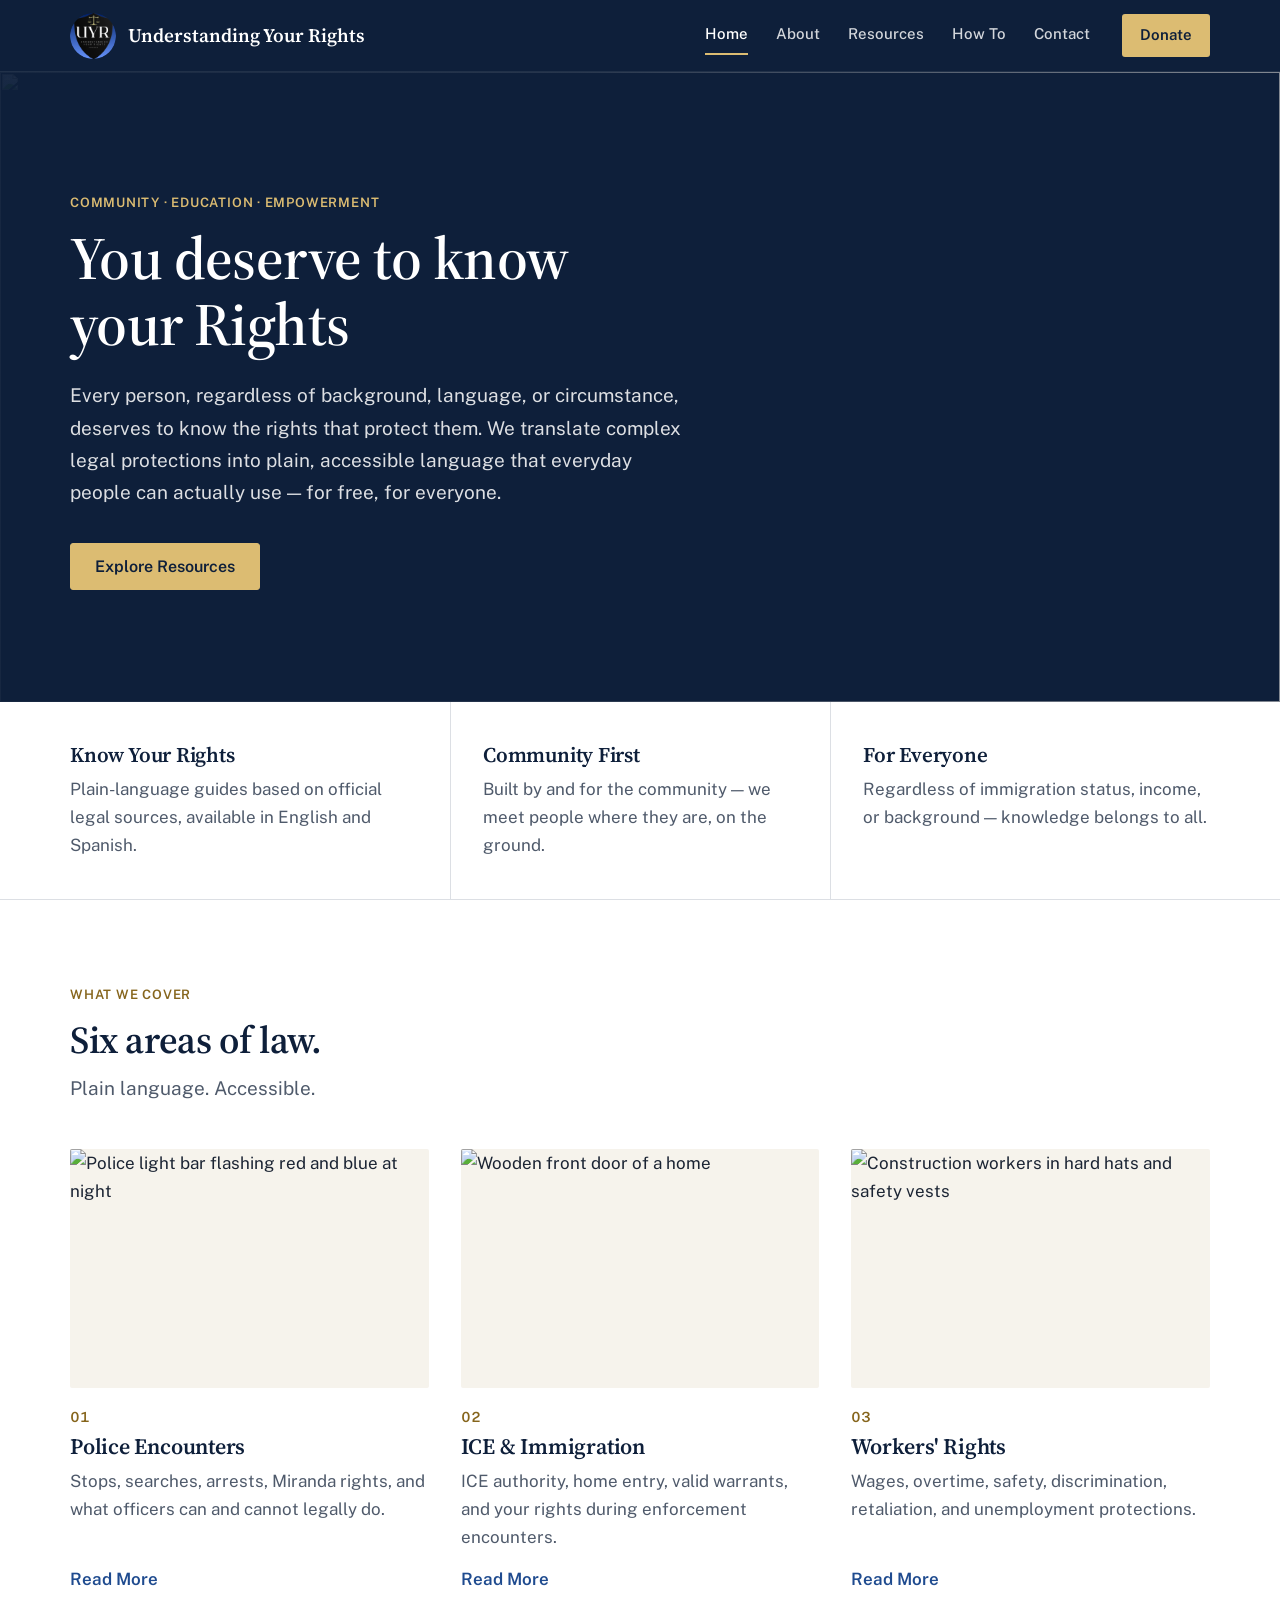
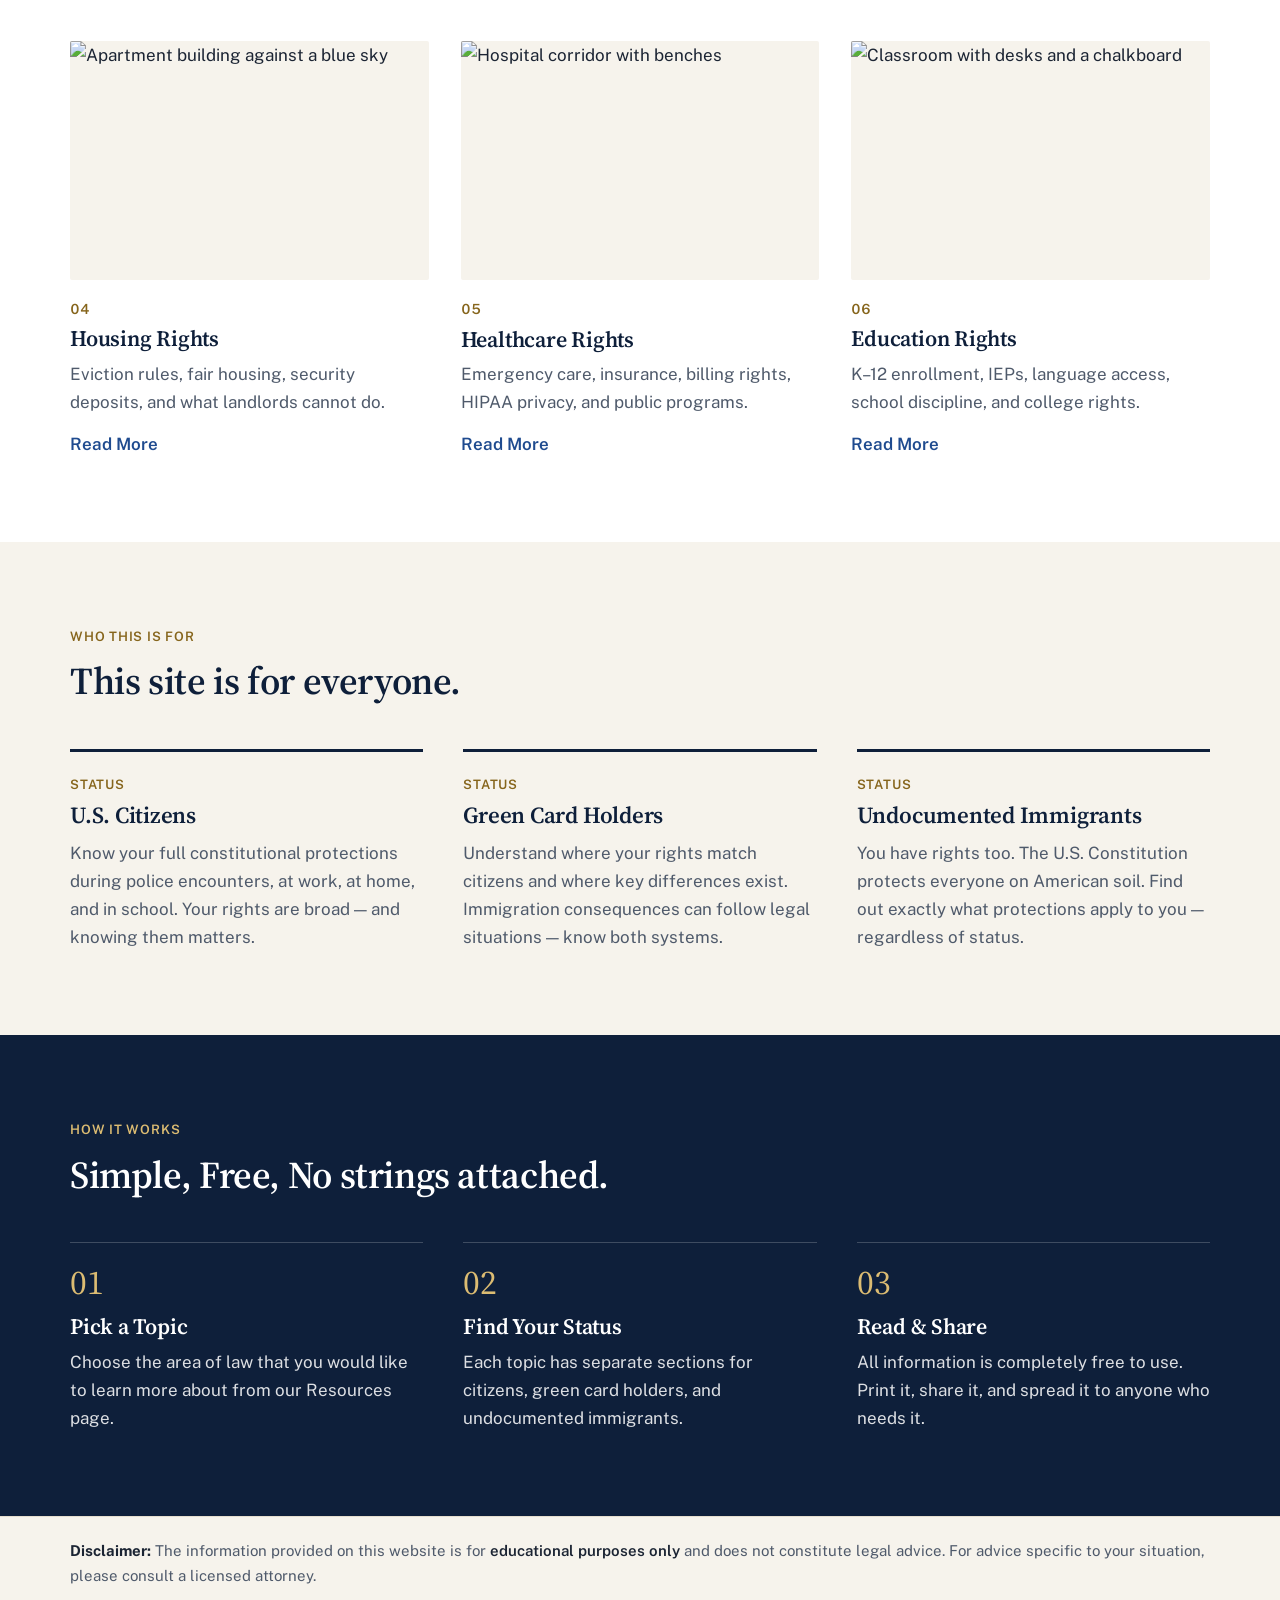
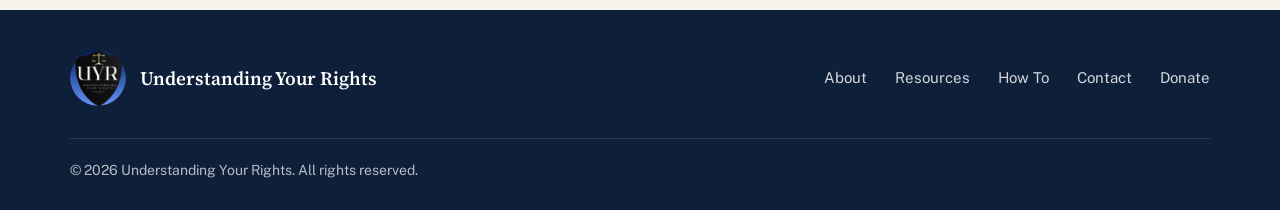
==== commit df2ca9b8: "Add favicons and logo data for Google search results favicon.ico at the site root plus 48/96/192px i" ====
--- a/index.html
+++ b/index.html
@@ -5,13 +5,38 @@
   <meta name="viewport" content="width=device-width, initial-scale=1.0"/>
   <title>Understanding Your Rights</title>
   <meta name="description" content="Plain-language guides to your legal rights, for free, for everyone."/>
-  <link rel="icon" type="image/png" href="images/favicon.png"/>
+  <link rel="icon" href="favicon.ico" sizes="48x48"/>
+  <link rel="icon" type="image/png" sizes="96x96" href="images/favicon-96.png"/>
+  <link rel="icon" type="image/png" sizes="192x192" href="images/favicon-192.png"/>
   <link rel="apple-touch-icon" href="images/apple-touch-icon.png"/>
   <link rel="preconnect" href="https://fonts.googleapis.com"/>
   <link rel="preconnect" href="https://fonts.gstatic.com" crossorigin/>
   <link rel="preconnect" href="https://images.unsplash.com"/>
   <link href="https://fonts.googleapis.com/css2?family=Public+Sans:ital,wght@0,400;0,500;0,600;0,700;1,400&family=Source+Serif+4:ital,opsz,wght@0,8..60,400;0,8..60,600;1,8..60,400&display=swap" rel="stylesheet"/>
   <link rel="stylesheet" href="styles.css"/>
+  <script type="application/ld+json">
+  {
+    "@context": "https://schema.org",
+    "@graph": [
+      {
+        "@type": "Organization",
+        "@id": "https://uyraz.org/#organization",
+        "name": "Understanding Your Rights",
+        "alternateName": "UYR",
+        "url": "https://uyraz.org/",
+        "logo": "https://uyraz.org/images/logo.png",
+        "email": "understandingyourrightsaz@gmail.com"
+      },
+      {
+        "@type": "WebSite",
+        "name": "Understanding Your Rights",
+        "alternateName": "UYR",
+        "url": "https://uyraz.org/",
+        "publisher": { "@id": "https://uyraz.org/#organization" }
+      }
+    ]
+  }
+  </script>
   <style>
     /* ── HERO ── */
     .home-hero {
